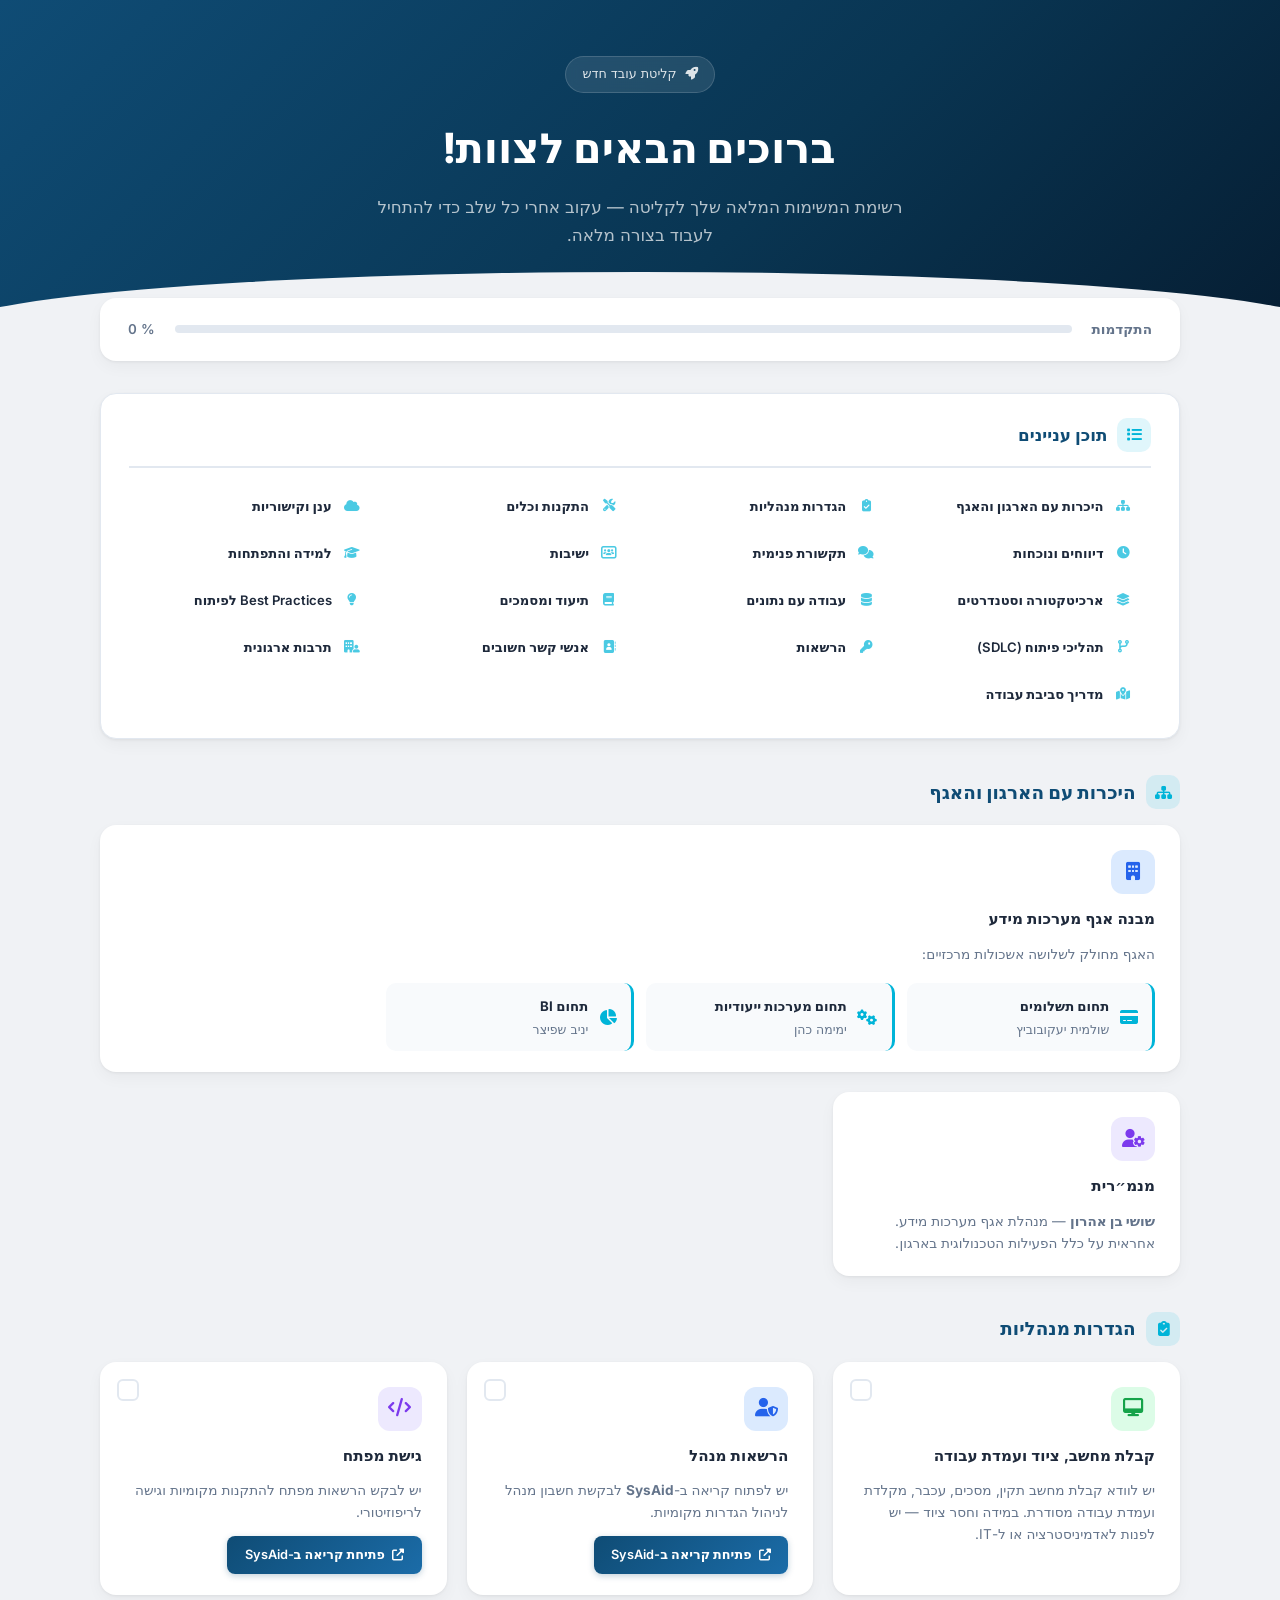
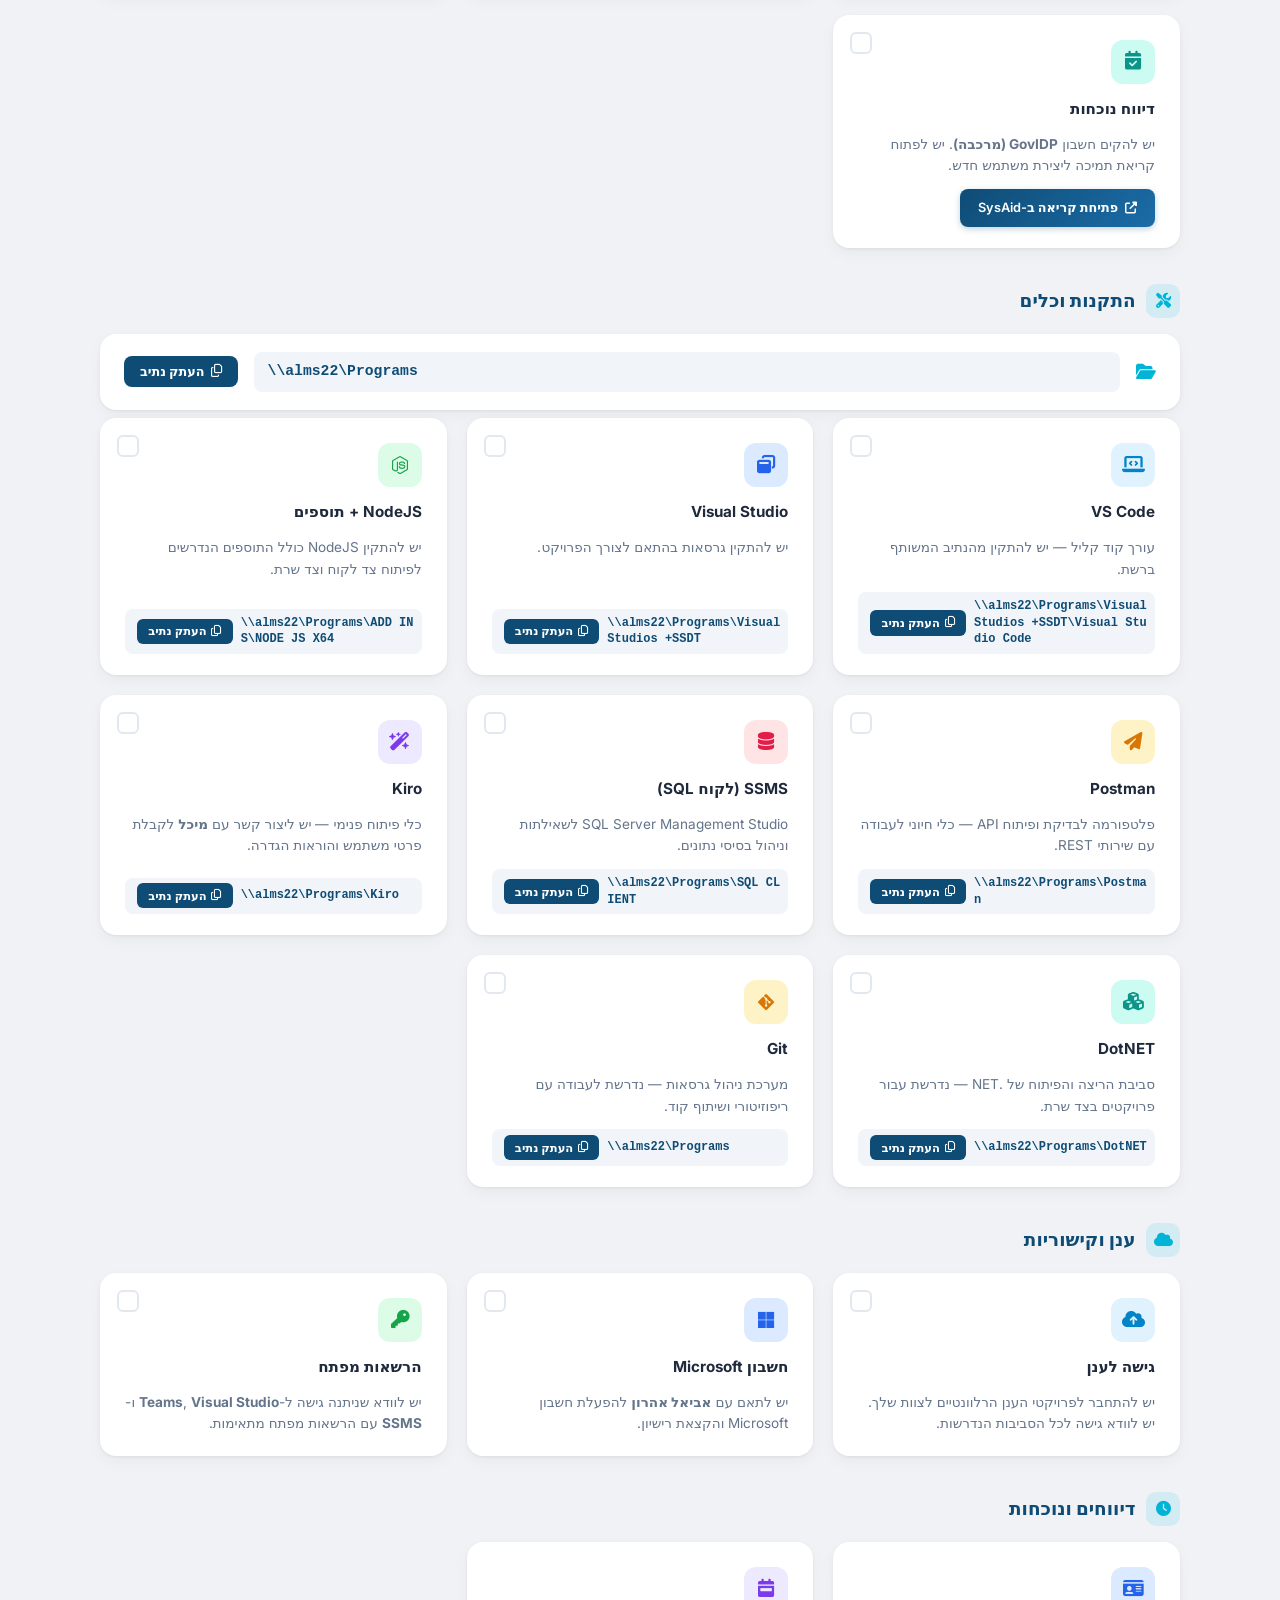
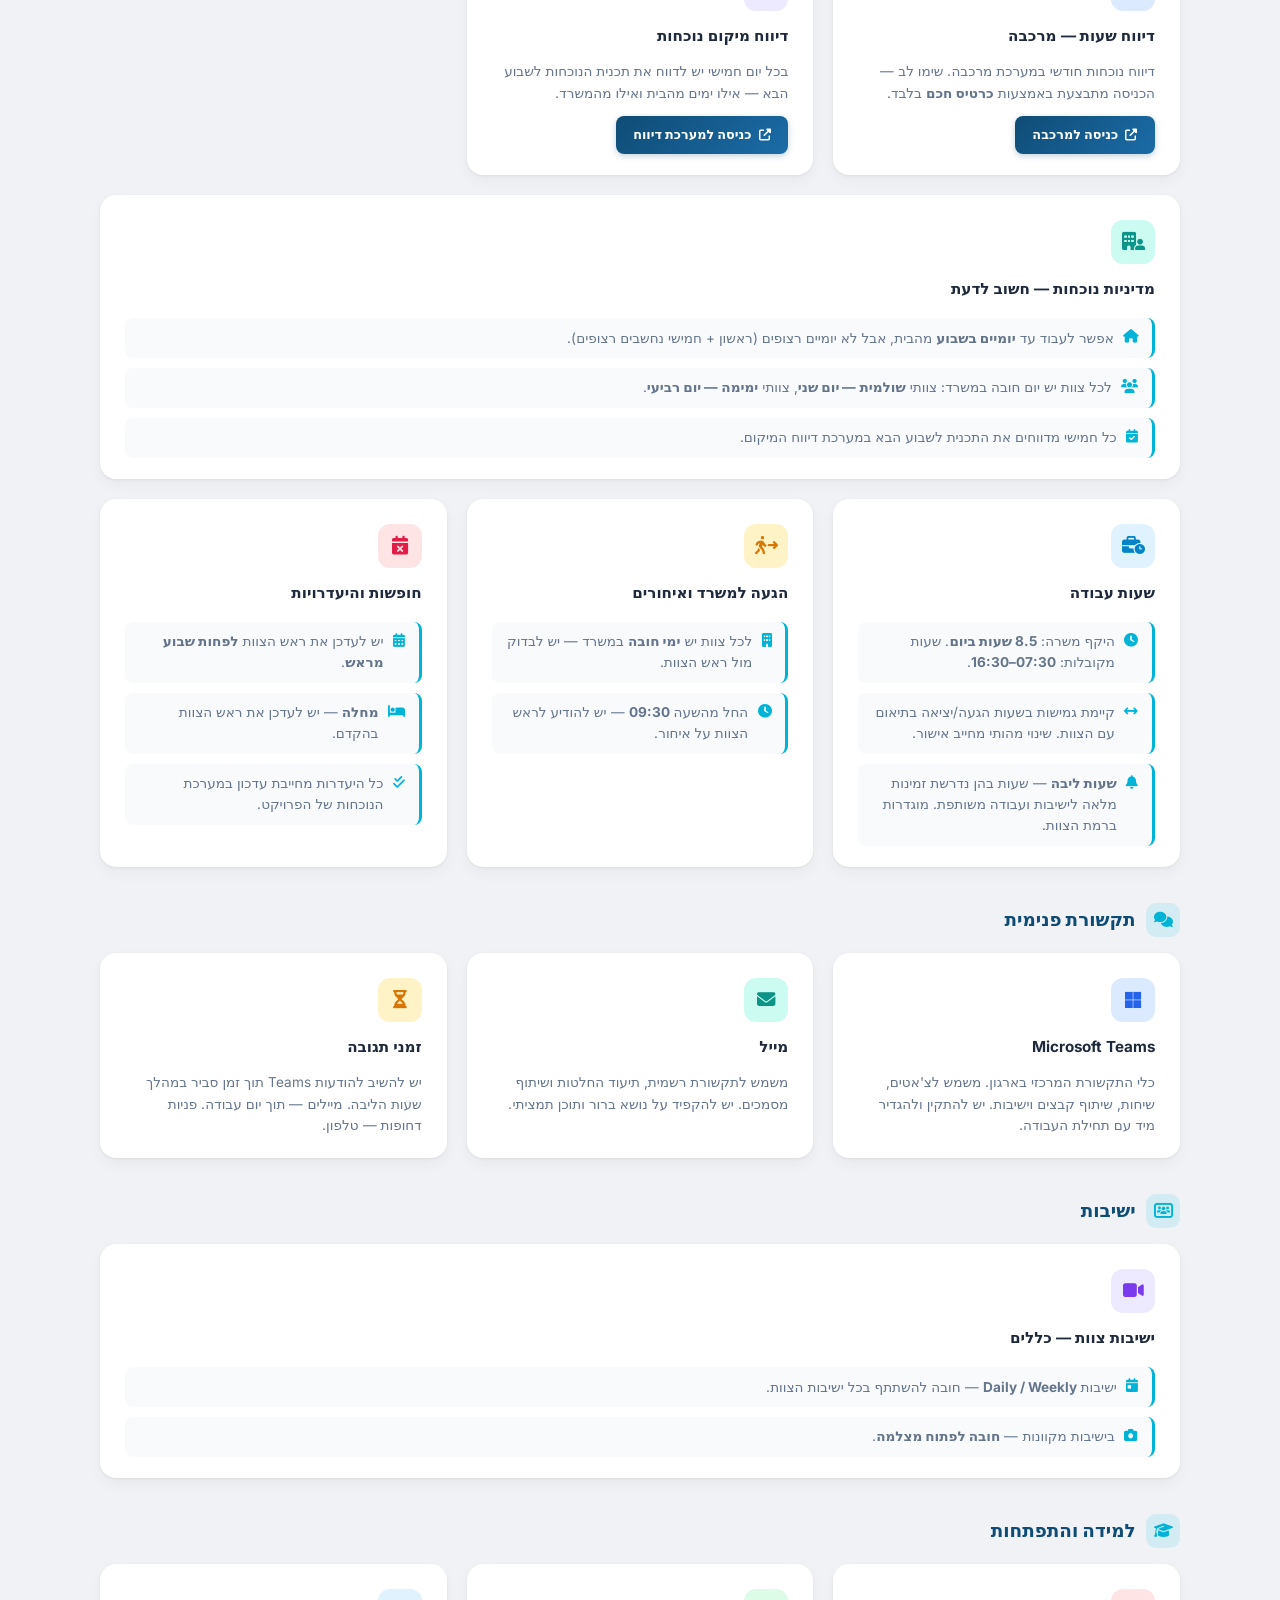
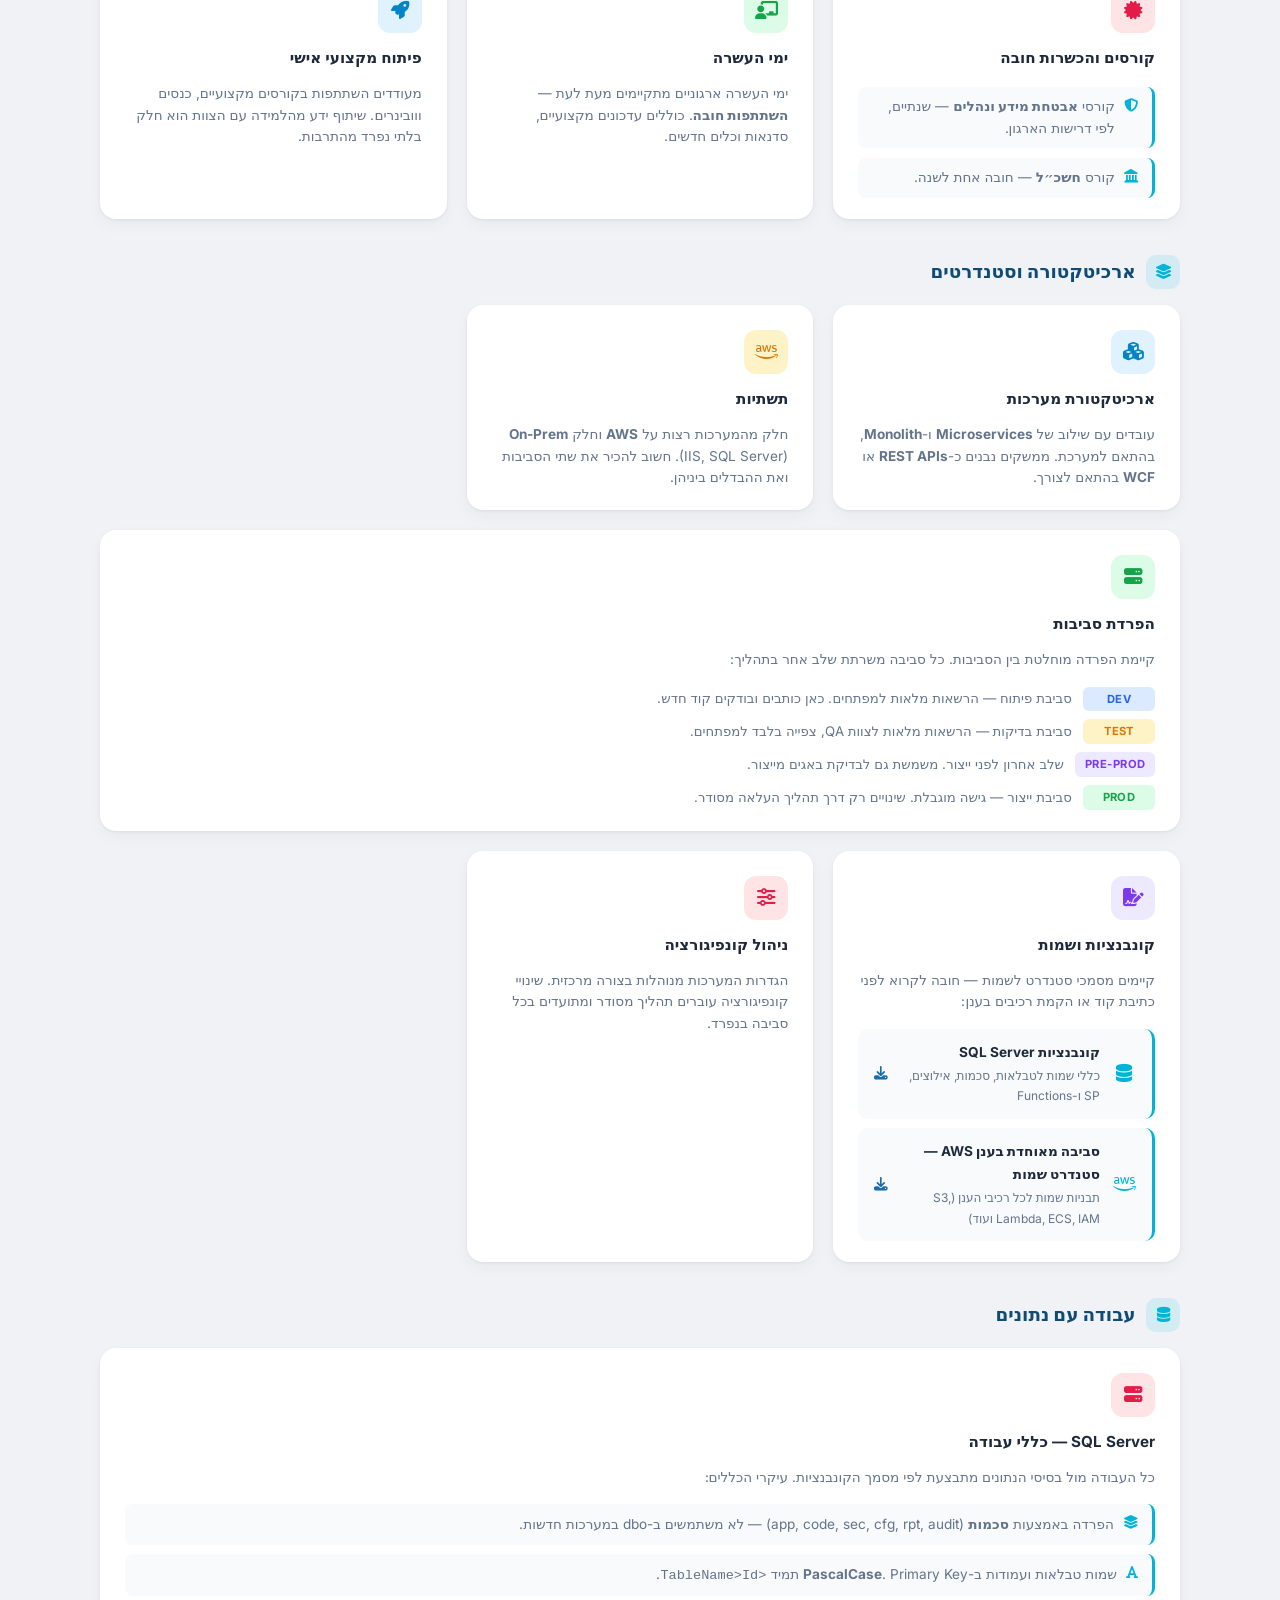
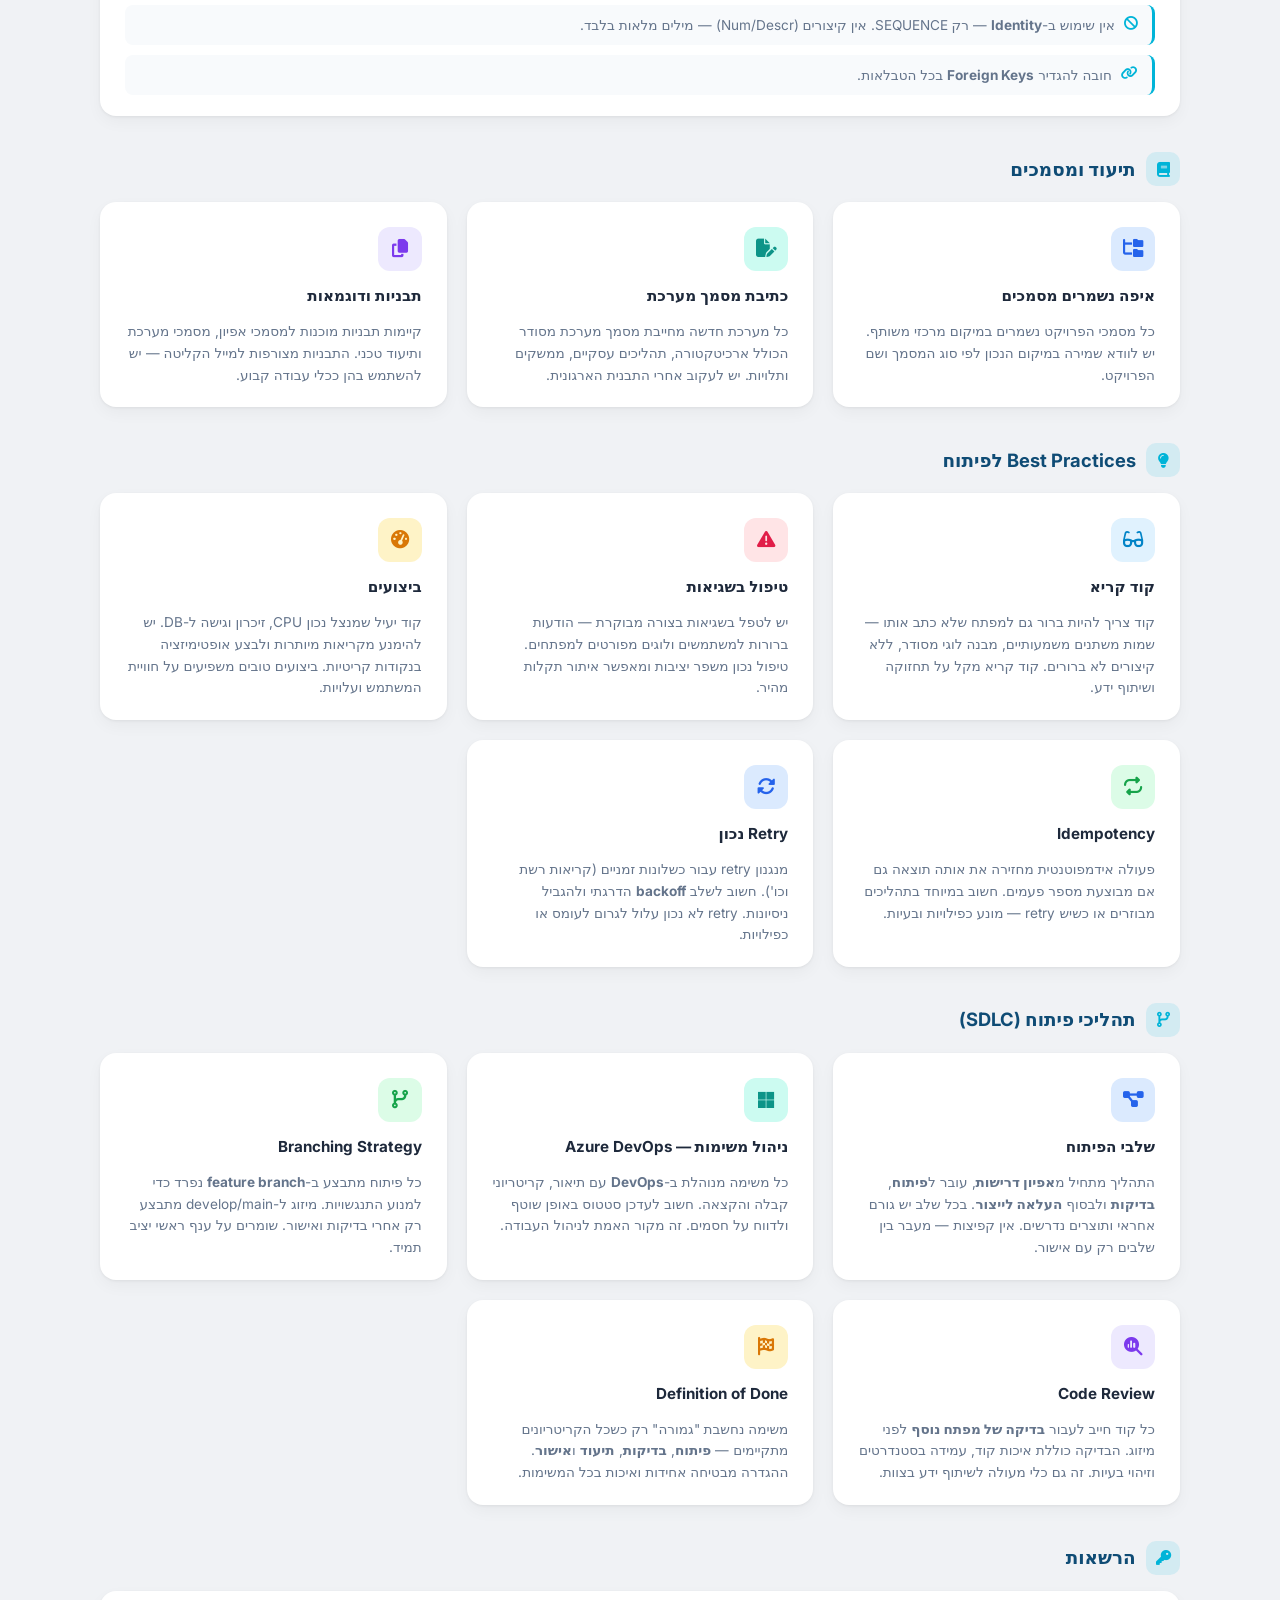
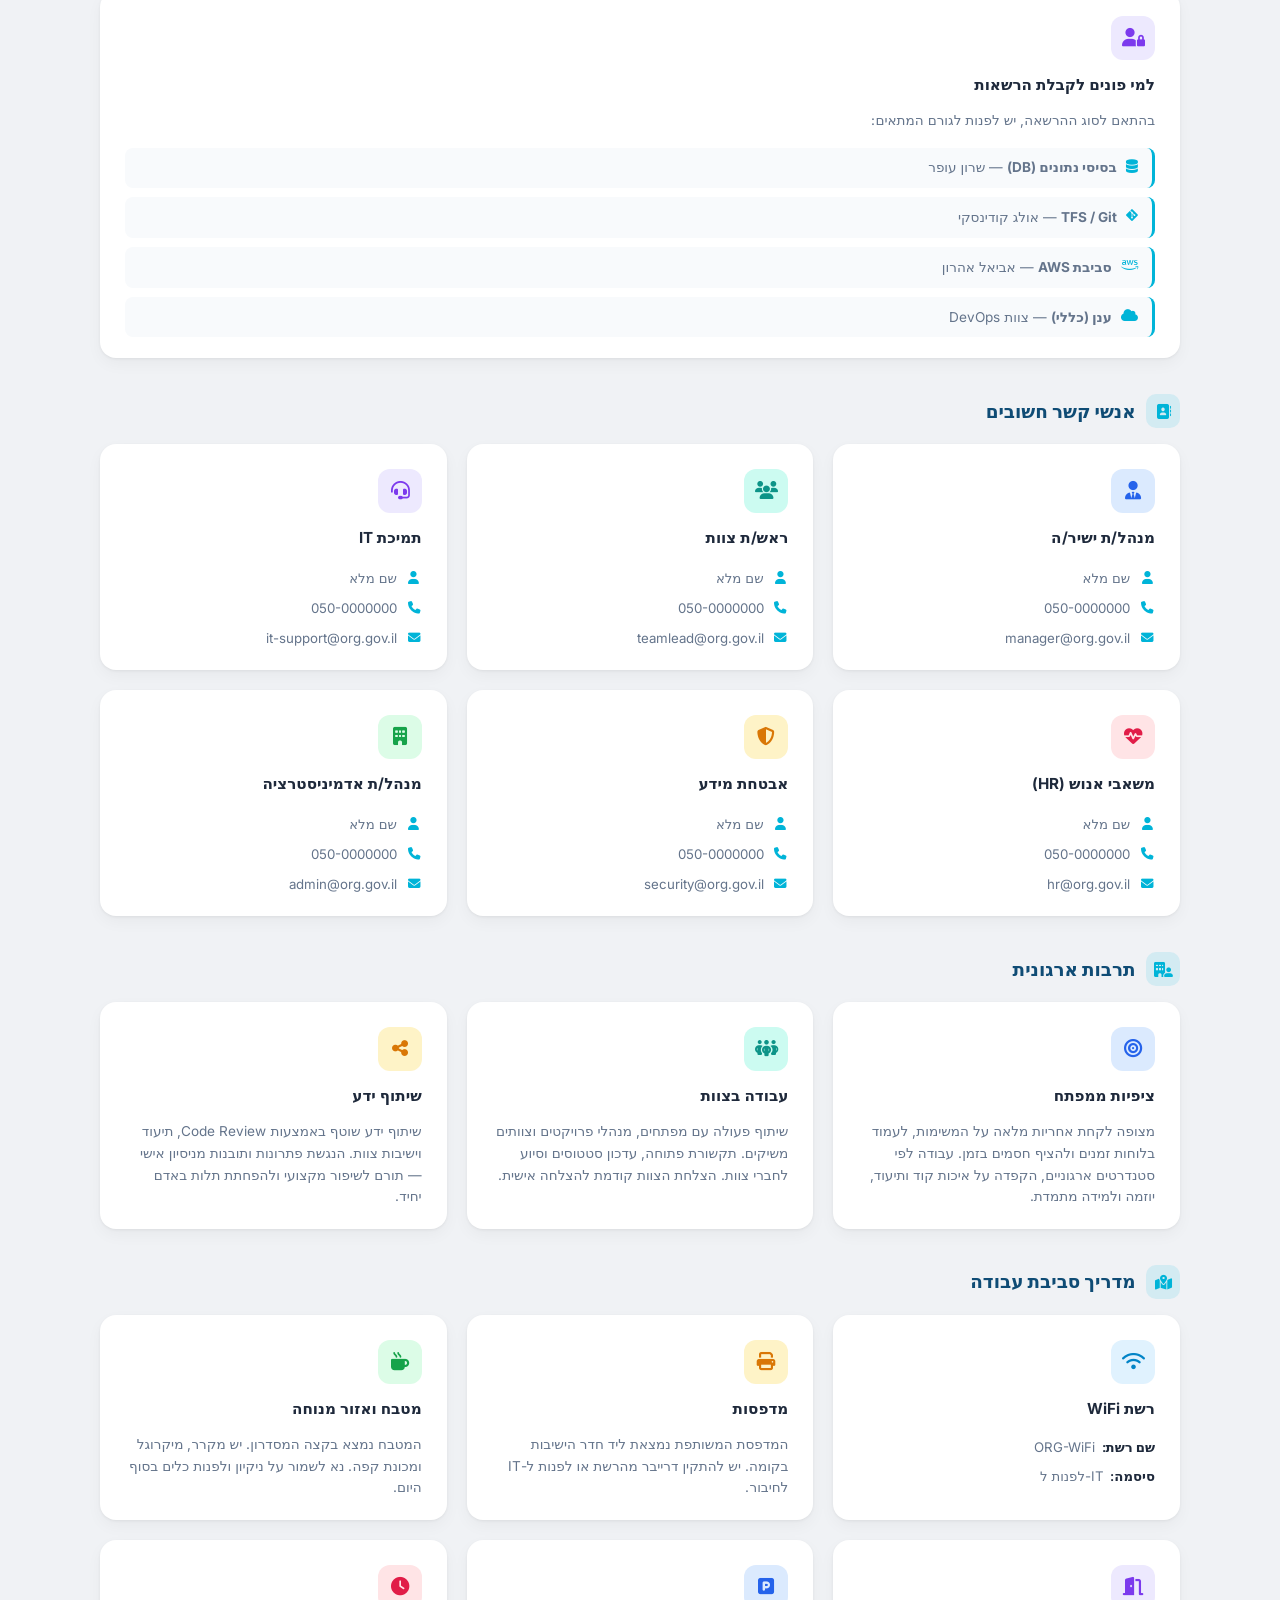
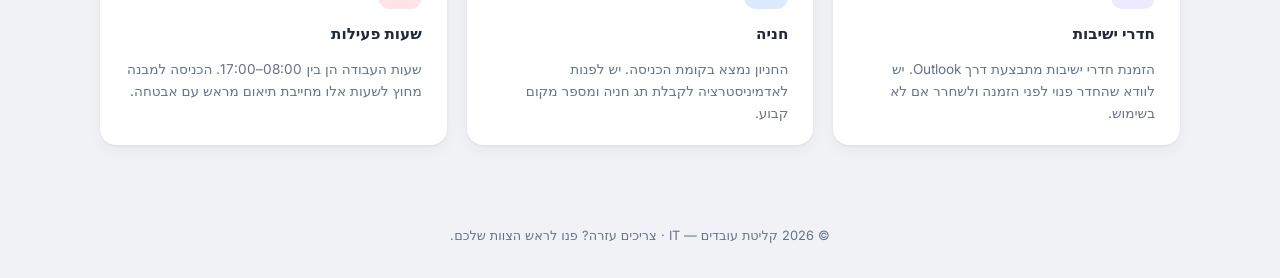
==== index.html @ 6e78680b "Add files via upload" ====
<!DOCTYPE html>
<html lang="he" dir="rtl">
<head>
  <meta charset="UTF-8" />
  <meta name="viewport" content="width=device-width, initial-scale=1.0" />
  <title>קליטת עובד חדש</title>
  <link rel="preconnect" href="https://fonts.googleapis.com" />
  <link href="https://fonts.googleapis.com/css2?family=Inter:wght@400;500;600;700;800&display=swap" rel="stylesheet" />
  <link rel="stylesheet" href="https://cdnjs.cloudflare.com/ajax/libs/font-awesome/6.5.1/css/all.min.css" />
  <link rel="stylesheet" href="css/style.css" />
</head>
<body>

  <!-- Hero -->
  <header class="hero">
    <div class="hero-badge"><i class="fa-solid fa-rocket"></i> קליטת עובד חדש</div>
    <h1>ברוכים הבאים לצוות!</h1>
    <p>רשימת המשימות המלאה שלך לקליטה — עקוב אחרי כל שלב כדי להתחיל לעבוד בצורה מלאה.</p>
  </header>

  <main class="container">

    <!-- Progress -->
    <div class="progress-bar" aria-label="התקדמות קליטה">
      <span>התקדמות</span>
      <div class="progress-track"><div class="progress-fill" id="progressFill"></div></div>
      <span class="progress-pct" id="progressPct">0 %</span>
    </div>

    <!-- Table of Contents -->
    <nav class="toc" aria-label="תוכן עניינים">
      <div class="toc-header">
        <i class="fa-solid fa-list"></i>
        <span>תוכן עניינים</span>
      </div>
      <div class="toc-grid">
        <a href="#sec-org" class="toc-item"><i class="fa-solid fa-sitemap"></i> היכרות עם הארגון והאגף</a>
        <a href="#sec-admin" class="toc-item"><i class="fa-solid fa-clipboard-check"></i> הגדרות מנהליות</a>
        <a href="#sec-tools" class="toc-item"><i class="fa-solid fa-screwdriver-wrench"></i> התקנות וכלים</a>
        <a href="#sec-cloud" class="toc-item"><i class="fa-solid fa-cloud"></i> ענן וקישוריות</a>
        <a href="#sec-attendance" class="toc-item"><i class="fa-solid fa-clock"></i> דיווחים ונוכחות</a>
        <a href="#sec-communication" class="toc-item"><i class="fa-solid fa-comments"></i> תקשורת פנימית</a>
        <a href="#sec-meetings" class="toc-item"><i class="fa-solid fa-users-rectangle"></i> ישיבות</a>
        <a href="#sec-learning" class="toc-item"><i class="fa-solid fa-graduation-cap"></i> למידה והתפתחות</a>
        <a href="#sec-architecture" class="toc-item"><i class="fa-solid fa-layer-group"></i> ארכיטקטורה וסטנדרטים</a>
        <a href="#sec-data" class="toc-item"><i class="fa-solid fa-database"></i> עבודה עם נתונים</a>
        <a href="#sec-docs" class="toc-item"><i class="fa-solid fa-book"></i> תיעוד ומסמכים</a>
        <a href="#sec-bestpractices" class="toc-item"><i class="fa-solid fa-lightbulb"></i> Best Practices לפיתוח</a>
        <a href="#sec-sdlc" class="toc-item"><i class="fa-solid fa-code-branch"></i> תהליכי פיתוח (SDLC)</a>
        <a href="#sec-permissions" class="toc-item"><i class="fa-solid fa-key"></i> הרשאות</a>
        <a href="#sec-contacts" class="toc-item"><i class="fa-solid fa-address-book"></i> אנשי קשר חשובים</a>
        <a href="#sec-culture" class="toc-item"><i class="fa-solid fa-building-user"></i> תרבות ארגונית</a>
        <a href="#sec-workplace" class="toc-item"><i class="fa-solid fa-map-location-dot"></i> מדריך סביבת עבודה</a>
      </div>
    </nav>

    <!-- ═══ היכרות עם הארגון והאגף ═══ -->
    <div class="section-title" id="sec-org"><i class="fa-solid fa-sitemap"></i> היכרות עם הארגון והאגף</div>
    <div class="card-grid">

      <div class="card card-wide">
        <div class="card-icon blue"><i class="fa-solid fa-building"></i></div>
        <h3>מבנה אגף מערכות מידע</h3>
        <p>האגף מחולק לשלושה אשכולות מרכזיים:</p>
        <div class="org-clusters">
          <div class="org-cluster">
            <i class="fa-solid fa-credit-card"></i>
            <div>
              <strong>תחום תשלומים</strong>
              <span>שולמית יעקובוביץ</span>
            </div>
          </div>
          <div class="org-cluster">
            <i class="fa-solid fa-gears"></i>
            <div>
              <strong>תחום מערכות ייעודיות</strong>
              <span>ימימה כהן</span>
            </div>
          </div>
          <div class="org-cluster">
            <i class="fa-solid fa-chart-pie"></i>
            <div>
              <strong>תחום BI</strong>
              <span>יניב שפיצר</span>
            </div>
          </div>
        </div>
      </div>

      <div class="card">
        <div class="card-icon violet"><i class="fa-solid fa-user-gear"></i></div>
        <h3>מנמ״רית</h3>
        <p><strong>שושי בן אהרון</strong> — מנהלת אגף מערכות מידע. אחראית על כלל הפעילות הטכנולוגית בארגון.</p>
      </div>

    </div>

    <!-- ═══ הגדרות מנהליות ═══ -->
    <div class="section-title" id="sec-admin"><i class="fa-solid fa-clipboard-check"></i> הגדרות מנהליות</div>
    <div class="card-grid">

      <div class="card" data-task>
        <div class="card-check" role="checkbox" aria-checked="false" tabindex="0"><i class="fa-solid fa-check"></i></div>
        <div class="card-icon green"><i class="fa-solid fa-desktop"></i></div>
        <h3>קבלת מחשב, ציוד ועמדת עבודה</h3>
        <p>יש לוודא קבלת מחשב תקין, מסכים, עכבר, מקלדת ועמדת עבודה מסודרת. במידה וחסר ציוד — יש לפנות לאדמיניסטרציה או ל-IT.</p>
      </div>

      <div class="card" data-task>
        <div class="card-check" role="checkbox" aria-checked="false" tabindex="0"><i class="fa-solid fa-check"></i></div>
        <div class="card-icon blue"><i class="fa-solid fa-user-shield"></i></div>
        <h3>הרשאות מנהל</h3>
        <p>יש לפתוח קריאה ב-<strong>SysAid</strong> לבקשת חשבון מנהל לניהול הגדרות מקומיות.</p>
        <a class="action-link" href="http://sysaidhd/servicePortal" target="_blank" rel="noopener noreferrer">
          <i class="fa-solid fa-external-link-alt"></i> פתיחת קריאה ב-SysAid
        </a>
      </div>

      <div class="card" data-task>
        <div class="card-check" role="checkbox" aria-checked="false" tabindex="0"><i class="fa-solid fa-check"></i></div>
        <div class="card-icon violet"><i class="fa-solid fa-code"></i></div>
        <h3>גישת מפתח</h3>
        <p>יש לבקש הרשאות מפתח להתקנות מקומיות וגישה לריפוזיטורי.</p>
        <a class="action-link" href="http://sysaidhd/servicePortal" target="_blank" rel="noopener noreferrer">
          <i class="fa-solid fa-external-link-alt"></i> פתיחת קריאה ב-SysAid
        </a>
      </div>

      <div class="card" data-task>
        <div class="card-check" role="checkbox" aria-checked="false" tabindex="0"><i class="fa-solid fa-check"></i></div>
        <div class="card-icon teal"><i class="fa-solid fa-calendar-check"></i></div>
        <h3>דיווח נוכחות</h3>
        <p>יש להקים חשבון <strong>GovIDP (מרכבה)</strong>. יש לפתוח קריאת תמיכה ליצירת משתמש חדש.</p>
        <a class="action-link" href="http://sysaidhd/servicePortal" target="_blank" rel="noopener noreferrer">
          <i class="fa-solid fa-external-link-alt"></i> פתיחת קריאה ב-SysAid
        </a>
      </div>

    </div>

    <!-- ═══ התקנות וכלים ═══ -->
    <div class="section-title" id="sec-tools"><i class="fa-solid fa-screwdriver-wrench"></i> התקנות וכלים</div>

    <div class="path-box">
      <i class="fa-solid fa-folder-open"></i>
      <code id="installPath">\\alms22\Programs</code>
      <button class="copy-btn" id="copyBtn" aria-label="העתקת נתיב ההתקנה ללוח">
        <i class="fa-regular fa-copy"></i> העתק נתיב
      </button>
    </div>

    <div class="card-grid">

      <div class="card" data-task>
        <div class="card-check" role="checkbox" aria-checked="false" tabindex="0"><i class="fa-solid fa-check"></i></div>
        <div class="card-icon sky"><i class="fa-solid fa-laptop-code"></i></div>
        <h3>VS Code</h3>
        <p>עורך קוד קליל — יש להתקין מהנתיב המשותף ברשת.</p>
        <div class="card-path">
          <code>\\alms22\Programs\Visual Studios +SSDT\Visual Studio Code</code>
          <button class="copy-path-btn" data-path="\\alms22\Programs\Visual Studios +SSDT\Visual Studio Code" aria-label="העתק נתיב">
            <i class="fa-regular fa-copy"></i> העתק נתיב
          </button>
        </div>
      </div>

      <div class="card" data-task>
        <div class="card-check" role="checkbox" aria-checked="false" tabindex="0"><i class="fa-solid fa-check"></i></div>
        <div class="card-icon blue"><i class="fa-solid fa-window-restore"></i></div>
        <h3>Visual Studio</h3>
        <p>יש להתקין גרסאות בהתאם לצורך הפרויקט.</p>
        <div class="card-path">
          <code>\\alms22\Programs\Visual Studios +SSDT</code>
          <button class="copy-path-btn" data-path="\\alms22\Programs\Visual Studios +SSDT" aria-label="העתק נתיב">
            <i class="fa-regular fa-copy"></i> העתק נתיב
          </button>
        </div>
      </div>

      <div class="card" data-task>
        <div class="card-check" role="checkbox" aria-checked="false" tabindex="0"><i class="fa-solid fa-check"></i></div>
        <div class="card-icon green"><i class="fa-brands fa-node-js"></i></div>
        <h3>NodeJS + תוספים</h3>
        <p>יש להתקין NodeJS כולל התוספים הנדרשים לפיתוח צד לקוח וצד שרת.</p>
        <div class="card-path">
          <code>\\alms22\Programs\ADD INS\NODE JS X64</code>
          <button class="copy-path-btn" data-path="\\alms22\Programs\ADD INS\NODE JS X64" aria-label="העתק נתיב">
            <i class="fa-regular fa-copy"></i> העתק נתיב
          </button>
        </div>
      </div>

      <div class="card" data-task>
        <div class="card-check" role="checkbox" aria-checked="false" tabindex="0"><i class="fa-solid fa-check"></i></div>
        <div class="card-icon amber"><i class="fa-solid fa-paper-plane"></i></div>
        <h3>Postman</h3>
        <p>פלטפורמה לבדיקת ופיתוח API — כלי חיוני לעבודה עם שירותי REST.</p>
        <div class="card-path">
          <code>\\alms22\Programs\Postman</code>
          <button class="copy-path-btn" data-path="\\alms22\Programs\Postman" aria-label="העתק נתיב">
            <i class="fa-regular fa-copy"></i> העתק נתיב
          </button>
        </div>
      </div>

      <div class="card" data-task>
        <div class="card-check" role="checkbox" aria-checked="false" tabindex="0"><i class="fa-solid fa-check"></i></div>
        <div class="card-icon rose"><i class="fa-solid fa-database"></i></div>
        <h3>SSMS (לקוח SQL)</h3>
        <p>SQL Server Management Studio לשאילתות וניהול בסיסי נתונים.</p>
        <div class="card-path">
          <code>\\alms22\Programs\SQL CLIENT</code>
          <button class="copy-path-btn" data-path="\\alms22\Programs\SQL CLIENT" aria-label="העתק נתיב">
            <i class="fa-regular fa-copy"></i> העתק נתיב
          </button>
        </div>
      </div>

      <div class="card" data-task>
        <div class="card-check" role="checkbox" aria-checked="false" tabindex="0"><i class="fa-solid fa-check"></i></div>
        <div class="card-icon violet"><i class="fa-solid fa-wand-magic-sparkles"></i></div>
        <h3>Kiro</h3>
        <p>כלי פיתוח פנימי — יש ליצור קשר עם <strong>מיכל</strong> לקבלת פרטי משתמש והוראות הגדרה.</p>
        <div class="card-path">
          <code>\\alms22\Programs\Kiro</code>
          <button class="copy-path-btn" data-path="\\alms22\Programs\Kiro" aria-label="העתק נתיב">
            <i class="fa-regular fa-copy"></i> העתק נתיב
          </button>
        </div>
      </div>

      <div class="card" data-task>
        <div class="card-check" role="checkbox" aria-checked="false" tabindex="0"><i class="fa-solid fa-check"></i></div>
        <div class="card-icon teal"><i class="fa-solid fa-cubes"></i></div>
        <h3>DotNET</h3>
        <p>סביבת הריצה והפיתוח של .NET — נדרשת עבור פרויקטים בצד שרת.</p>
        <div class="card-path">
          <code>\\alms22\Programs\DotNET</code>
          <button class="copy-path-btn" data-path="\\alms22\Programs\DotNET" aria-label="העתק נתיב">
            <i class="fa-regular fa-copy"></i> העתק נתיב
          </button>
        </div>
      </div>

      <div class="card" data-task>
        <div class="card-check" role="checkbox" aria-checked="false" tabindex="0"><i class="fa-solid fa-check"></i></div>
        <div class="card-icon amber"><i class="fa-brands fa-git-alt"></i></div>
        <h3>Git</h3>
        <p>מערכת ניהול גרסאות — נדרשת לעבודה עם ריפוזיטורי ושיתוף קוד.</p>
        <div class="card-path">
          <code>\\alms22\Programs</code>
          <button class="copy-path-btn" data-path="\\alms22\Programs" aria-label="העתק נתיב">
            <i class="fa-regular fa-copy"></i> העתק נתיב
          </button>
        </div>
      </div>

    </div>

    <!-- ═══ ענן וקישוריות ═══ -->
    <div class="section-title" id="sec-cloud"><i class="fa-solid fa-cloud"></i> ענן וקישוריות</div>
    <div class="card-grid">

      <div class="card" data-task>
        <div class="card-check" role="checkbox" aria-checked="false" tabindex="0"><i class="fa-solid fa-check"></i></div>
        <div class="card-icon sky"><i class="fa-solid fa-cloud-arrow-up"></i></div>
        <h3>גישה לענן</h3>
        <p>יש להתחבר לפרויקטי הענן הרלוונטיים לצוות שלך. יש לוודא גישה לכל הסביבות הנדרשות.</p>
      </div>

      <div class="card" data-task>
        <div class="card-check" role="checkbox" aria-checked="false" tabindex="0"><i class="fa-solid fa-check"></i></div>
        <div class="card-icon blue"><i class="fa-brands fa-microsoft"></i></div>
        <h3>חשבון Microsoft</h3>
        <p>יש לתאם עם <strong>אביאל אהרון</strong> להפעלת חשבון Microsoft והקצאת רישיון.</p>
      </div>

      <div class="card" data-task>
        <div class="card-check" role="checkbox" aria-checked="false" tabindex="0"><i class="fa-solid fa-check"></i></div>
        <div class="card-icon green"><i class="fa-solid fa-key"></i></div>
        <h3>הרשאות מפתח</h3>
        <p>יש לוודא שניתנה גישה ל-<strong>Teams</strong>, <strong>Visual Studio</strong> ו-<strong>SSMS</strong> עם הרשאות מפתח מתאימות.</p>
      </div>

    </div>

    <!-- ═══ דיווחים ונוכחות ═══ -->
    <div class="section-title" id="sec-attendance"><i class="fa-solid fa-clock"></i> דיווחים ונוכחות</div>
    <div class="card-grid">

      <div class="card">
        <div class="card-icon blue"><i class="fa-solid fa-id-card"></i></div>
        <h3>דיווח שעות — מרכבה</h3>
        <p>דיווח נוכחות חודשי במערכת מרכבה. שימו לב — הכניסה מתבצעת באמצעות <strong>כרטיס חכם</strong> בלבד.</p>
        <a class="action-link" href="https://ofan.merkava.gov.il/Merkava" target="_blank" rel="noopener noreferrer">
          <i class="fa-solid fa-external-link-alt"></i> כניסה למרכבה
        </a>
      </div>

      <div class="card">
        <div class="card-icon violet"><i class="fa-solid fa-calendar-week"></i></div>
        <h3>דיווח מיקום נוכחות</h3>
        <p>בכל יום חמישי יש לדווח את תכנית הנוכחות לשבוע הבא — אילו ימים מהבית ואילו מהמשרד.</p>
        <a class="action-link" href="http://workplacereporting/#/pages/attendance" target="_blank" rel="noopener noreferrer">
          <i class="fa-solid fa-external-link-alt"></i> כניסה למערכת דיווח
        </a>
      </div>

      <div class="card card-wide">
        <div class="card-icon teal"><i class="fa-solid fa-building-user"></i></div>
        <h3>מדיניות נוכחות — חשוב לדעת</h3>
        <div class="policy-list">
          <div class="policy-item">
            <i class="fa-solid fa-home"></i>
            <span>אפשר לעבוד עד <strong>יומיים בשבוע</strong> מהבית, אבל לא יומיים רצופים (ראשון + חמישי נחשבים רצופים).</span>
          </div>
          <div class="policy-item">
            <i class="fa-solid fa-users"></i>
            <span>לכל צוות יש יום חובה במשרד: צוותי <strong>שולמית — יום שני</strong>, צוותי <strong>ימימה — יום רביעי</strong>.</span>
          </div>
          <div class="policy-item">
            <i class="fa-solid fa-calendar-check"></i>
            <span>כל חמישי מדווחים את התכנית לשבוע הבא במערכת דיווח המיקום.</span>
          </div>
        </div>
      </div>

      <div class="card">
        <div class="card-icon sky"><i class="fa-solid fa-business-time"></i></div>
        <h3>שעות עבודה</h3>
        <div class="policy-list">
          <div class="policy-item">
            <i class="fa-solid fa-clock"></i>
            <span>היקף משרה: <strong>8.5 שעות ביום</strong>. שעות מקובלות: <strong>07:30–16:30</strong>.</span>
          </div>
          <div class="policy-item">
            <i class="fa-solid fa-arrows-left-right"></i>
            <span>קיימת גמישות בשעות הגעה/יציאה בתיאום עם הצוות. שינוי מהותי מחייב אישור.</span>
          </div>
          <div class="policy-item">
            <i class="fa-solid fa-bell"></i>
            <span><strong>שעות ליבה</strong> — שעות בהן נדרשת זמינות מלאה לישיבות ועבודה משותפת. מוגדרות ברמת הצוות.</span>
          </div>
        </div>
      </div>

      <div class="card">
        <div class="card-icon amber"><i class="fa-solid fa-person-walking-arrow-right"></i></div>
        <h3>הגעה למשרד ואיחורים</h3>
        <div class="policy-list">
          <div class="policy-item">
            <i class="fa-solid fa-building"></i>
            <span>לכל צוות יש <strong>ימי חובה</strong> במשרד — יש לבדוק מול ראש הצוות.</span>
          </div>
          <div class="policy-item">
            <i class="fa-solid fa-clock"></i>
            <span>החל מהשעה <strong>09:30</strong> — יש להודיע לראש הצוות על איחור.</span>
          </div>
        </div>
      </div>

      <div class="card">
        <div class="card-icon rose"><i class="fa-solid fa-calendar-xmark"></i></div>
        <h3>חופשות והיעדרויות</h3>
        <div class="policy-list">
          <div class="policy-item">
            <i class="fa-solid fa-calendar-days"></i>
            <span>יש לעדכן את ראש הצוות <strong>לפחות שבוע מראש</strong>.</span>
          </div>
          <div class="policy-item">
            <i class="fa-solid fa-bed"></i>
            <span><strong>מחלה</strong> — יש לעדכן את ראש הצוות בהקדם.</span>
          </div>
          <div class="policy-item">
            <i class="fa-solid fa-check-double"></i>
            <span>כל היעדרות מחייבת עדכון במערכת הנוכחות של הפרויקט.</span>
          </div>
        </div>
      </div>

    </div>

    <!-- ═══ תקשורת פנימית ═══ -->
    <div class="section-title" id="sec-communication"><i class="fa-solid fa-comments"></i> תקשורת פנימית</div>
    <div class="card-grid">

      <div class="card">
        <div class="card-icon blue"><i class="fa-brands fa-microsoft"></i></div>
        <h3>Microsoft Teams</h3>
        <p>כלי התקשורת המרכזי בארגון. משמש לצ'אטים, שיחות, שיתוף קבצים וישיבות. יש להתקין ולהגדיר מיד עם תחילת העבודה.</p>
      </div>

      <div class="card">
        <div class="card-icon teal"><i class="fa-solid fa-envelope"></i></div>
        <h3>מייל</h3>
        <p>משמש לתקשורת רשמית, תיעוד החלטות ושיתוף מסמכים. יש להקפיד על נושא ברור ותוכן תמציתי.</p>
      </div>

      <div class="card">
        <div class="card-icon amber"><i class="fa-solid fa-hourglass-half"></i></div>
        <h3>זמני תגובה</h3>
        <p>יש להשיב להודעות Teams תוך זמן סביר במהלך שעות הליבה. מיילים — תוך יום עבודה. פניות דחופות — טלפון.</p>
      </div>

    </div>

    <!-- ═══ ישיבות ═══ -->
    <div class="section-title" id="sec-meetings"><i class="fa-solid fa-users-rectangle"></i> ישיבות</div>
    <div class="card-grid">

      <div class="card card-wide">
        <div class="card-icon violet"><i class="fa-solid fa-video"></i></div>
        <h3>ישיבות צוות — כללים</h3>
        <div class="policy-list">
          <div class="policy-item">
            <i class="fa-solid fa-calendar-day"></i>
            <span>ישיבות <strong>Daily / Weekly</strong> — חובה להשתתף בכל ישיבות הצוות.</span>
          </div>
          <div class="policy-item">
            <i class="fa-solid fa-camera"></i>
            <span>בישיבות מקוונות — <strong>חובה לפתוח מצלמה</strong>.</span>
          </div>
        </div>
      </div>

    </div>

    <!-- ═══ למידה והתפתחות ═══ -->
    <div class="section-title" id="sec-learning"><i class="fa-solid fa-graduation-cap"></i> למידה והתפתחות</div>
    <div class="card-grid">

      <div class="card">
        <div class="card-icon rose"><i class="fa-solid fa-certificate"></i></div>
        <h3>קורסים והכשרות חובה</h3>
        <div class="policy-list">
          <div class="policy-item">
            <i class="fa-solid fa-shield-halved"></i>
            <span>קורסי <strong>אבטחת מידע ונהלים</strong> — שנתיים, לפי דרישות הארגון.</span>
          </div>
          <div class="policy-item">
            <i class="fa-solid fa-landmark"></i>
            <span>קורס <strong>חשכ״ל</strong> — חובה אחת לשנה.</span>
          </div>
        </div>
      </div>

      <div class="card">
        <div class="card-icon green"><i class="fa-solid fa-chalkboard-user"></i></div>
        <h3>ימי העשרה</h3>
        <p>ימי העשרה ארגוניים מתקיימים מעת לעת — <strong>השתתפות חובה</strong>. כוללים עדכונים מקצועיים, סדנאות וכלים חדשים.</p>
      </div>

      <div class="card">
        <div class="card-icon sky"><i class="fa-solid fa-rocket"></i></div>
        <h3>פיתוח מקצועי אישי</h3>
        <p>מעודדים השתתפות בקורסים מקצועיים, כנסים ווובינרים. שיתוף ידע מהלמידה עם הצוות הוא חלק בלתי נפרד מהתרבות.</p>
      </div>

    </div>

    <!-- ═══ ארכיטקטורה וסטנדרטים ═══ -->
    <div class="section-title" id="sec-architecture"><i class="fa-solid fa-layer-group"></i> ארכיטקטורה וסטנדרטים</div>
    <div class="card-grid">

      <div class="card">
        <div class="card-icon sky"><i class="fa-solid fa-cubes"></i></div>
        <h3>ארכיטקטורת מערכות</h3>
        <p>עובדים עם שילוב של <strong>Microservices</strong> ו-<strong>Monolith</strong>, בהתאם למערכת. ממשקים נבנים כ-<strong>REST APIs</strong> או <strong>WCF</strong> בהתאם לצורך.</p>
      </div>

      <div class="card">
        <div class="card-icon amber"><i class="fa-brands fa-aws"></i></div>
        <h3>תשתיות</h3>
        <p>חלק מהמערכות רצות על <strong>AWS</strong> וחלק <strong>On-Prem</strong> (IIS, SQL Server). חשוב להכיר את שתי הסביבות ואת ההבדלים ביניהן.</p>
      </div>

      <div class="card card-wide">
        <div class="card-icon green"><i class="fa-solid fa-server"></i></div>
        <h3>הפרדת סביבות</h3>
        <p>קיימת הפרדה מוחלטת בין הסביבות. כל סביבה משרתת שלב אחר בתהליך:</p>
        <div class="env-list">
          <div class="env-item">
            <span class="env-badge dev">DEV</span>
            <span>סביבת פיתוח — הרשאות מלאות למפתחים. כאן כותבים ובודקים קוד חדש.</span>
          </div>
          <div class="env-item">
            <span class="env-badge test">TEST</span>
            <span>סביבת בדיקות — הרשאות מלאות לצוות QA, צפייה בלבד למפתחים.</span>
          </div>
          <div class="env-item">
            <span class="env-badge staging">PRE-PROD</span>
            <span>שלב אחרון לפני ייצור. משמשת גם לבדיקת באגים מייצור.</span>
          </div>
          <div class="env-item">
            <span class="env-badge prod">PROD</span>
            <span>סביבת ייצור — גישה מוגבלת. שינויים רק דרך תהליך העלאה מסודר.</span>
          </div>
        </div>
      </div>

      <div class="card">
        <div class="card-icon violet"><i class="fa-solid fa-file-signature"></i></div>
        <h3>קונבנציות ושמות</h3>
        <p>קיימים מסמכי סטנדרט לשמות — חובה לקרוא לפני כתיבת קוד או הקמת רכיבים בענן:</p>
        <div class="doc-links">
          <a class="doc-link-btn" href="./docs/SQL-conventions.docx" target="_blank" rel="noopener noreferrer">
            <i class="fa-solid fa-database"></i>
            <div class="doc-link-text">
              <strong>קונבנציות SQL Server</strong>
              <span>כללי שמות לטבלאות, סכמות, אילוצים, SP ו-Functions</span>
            </div>
            <i class="fa-solid fa-download"></i>
          </a>
          <a class="doc-link-btn" href="./docs/AWS-naming-standards.docx" target="_blank" rel="noopener noreferrer">
            <i class="fa-brands fa-aws"></i>
            <div class="doc-link-text">
              <strong>סביבה מאוחדת בענן AWS — סטנדרט שמות</strong>
              <span>תבניות שמות לכל רכיבי הענן (S3, Lambda, ECS, IAM ועוד)</span>
            </div>
            <i class="fa-solid fa-download"></i>
          </a>
        </div>
      </div>

      <div class="card">
        <div class="card-icon rose"><i class="fa-solid fa-sliders"></i></div>
        <h3>ניהול קונפיגורציה</h3>
        <p>הגדרות המערכות מנוהלות בצורה מרכזית. שינויי קונפיגורציה עוברים תהליך מסודר ומתועדים בכל סביבה בנפרד.</p>
      </div>

    </div>

    <!-- ═══ עבודה עם נתונים ═══ -->
    <div class="section-title" id="sec-data"><i class="fa-solid fa-database"></i> עבודה עם נתונים</div>
    <div class="card-grid">

      <div class="card card-wide">
        <div class="card-icon rose"><i class="fa-solid fa-server"></i></div>
        <h3>SQL Server — כללי עבודה</h3>
        <p>כל העבודה מול בסיסי הנתונים מתבצעת לפי מסמך הקונבנציות. עיקרי הכללים:</p>
        <div class="policy-list">
          <div class="policy-item">
            <i class="fa-solid fa-layer-group"></i>
            <span>הפרדה באמצעות <strong>סכמות</strong> (app, code, sec, cfg, rpt, audit) — לא משתמשים ב-dbo במערכות חדשות.</span>
          </div>
          <div class="policy-item">
            <i class="fa-solid fa-font"></i>
            <span>שמות טבלאות ועמודות ב-<strong>PascalCase</strong>. Primary Key תמיד <code>&lt;TableName&gt;Id</code>.</span>
          </div>
          <div class="policy-item">
            <i class="fa-solid fa-ban"></i>
            <span>אין שימוש ב-<strong>Identity</strong> — רק SEQUENCE. אין קיצורים (Num/Descr) — מילים מלאות בלבד.</span>
          </div>
          <div class="policy-item">
            <i class="fa-solid fa-link"></i>
            <span>חובה להגדיר <strong>Foreign Keys</strong> בכל הטבלאות.</span>
          </div>
        </div>
      </div>

    </div>

    <!-- ═══ תיעוד ומסמכים ═══ -->
    <div class="section-title" id="sec-docs"><i class="fa-solid fa-book"></i> תיעוד ומסמכים</div>
    <div class="card-grid">

      <div class="card">
        <div class="card-icon blue"><i class="fa-solid fa-folder-tree"></i></div>
        <h3>איפה נשמרים מסמכים</h3>
        <p>כל מסמכי הפרויקט נשמרים במיקום מרכזי משותף. יש לוודא שמירה במיקום הנכון לפי סוג המסמך ושם הפרויקט.</p>
      </div>

      <div class="card">
        <div class="card-icon teal"><i class="fa-solid fa-file-pen"></i></div>
        <h3>כתיבת מסמך מערכת</h3>
        <p>כל מערכת חדשה מחייבת מסמך מערכת מסודר הכולל ארכיטקטורה, תהליכים עסקיים, ממשקים ותלויות. יש לעקוב אחרי התבנית הארגונית.</p>
      </div>

      <div class="card">
        <div class="card-icon violet"><i class="fa-solid fa-copy"></i></div>
        <h3>תבניות ודוגמאות</h3>
        <p>קיימות תבניות מוכנות למסמכי אפיון, מסמכי מערכת ותיעוד טכני. התבניות מצורפות למייל הקליטה — יש להשתמש בהן ככלי עבודה קבוע.</p>
      </div>

    </div>

    <!-- ═══ Best Practices לפיתוח ═══ -->
    <div class="section-title" id="sec-bestpractices"><i class="fa-solid fa-lightbulb"></i> Best Practices לפיתוח</div>
    <div class="card-grid">

      <div class="card">
        <div class="card-icon sky"><i class="fa-solid fa-glasses"></i></div>
        <h3>קוד קריא</h3>
        <p>קוד צריך להיות ברור גם למפתח שלא כתב אותו — שמות משתנים משמעותיים, מבנה לוגי מסודר, ללא קיצורים לא ברורים. קוד קריא מקל על תחזוקה ושיתוף ידע.</p>
      </div>

      <div class="card">
        <div class="card-icon rose"><i class="fa-solid fa-triangle-exclamation"></i></div>
        <h3>טיפול בשגיאות</h3>
        <p>יש לטפל בשגיאות בצורה מבוקרת — הודעות ברורות למשתמשים ולוגים מפורטים למפתחים. טיפול נכון משפר יציבות ומאפשר איתור תקלות מהיר.</p>
      </div>

      <div class="card">
        <div class="card-icon amber"><i class="fa-solid fa-gauge-high"></i></div>
        <h3>ביצועים</h3>
        <p>קוד יעיל שמנצל נכון CPU, זיכרון וגישה ל-DB. יש להימנע מקריאות מיותרות ולבצע אופטימיזציה בנקודות קריטיות. ביצועים טובים משפיעים על חוויית המשתמש ועלויות.</p>
      </div>

      <div class="card">
        <div class="card-icon green"><i class="fa-solid fa-repeat"></i></div>
        <h3>Idempotency</h3>
        <p>פעולה אידמפוטנטית מחזירה את אותה תוצאה גם אם מבוצעת מספר פעמים. חשוב במיוחד בתהליכים מבוזרים או כשיש retry — מונע כפילויות ובעיות.</p>
      </div>

      <div class="card">
        <div class="card-icon blue"><i class="fa-solid fa-rotate"></i></div>
        <h3>Retry נכון</h3>
        <p>מנגנון retry עבור כשלונות זמניים (קריאות רשת וכו'). חשוב לשלב <strong>backoff</strong> הדרגתי ולהגביל ניסיונות. retry לא נכון עלול לגרום לעומס או כפילויות.</p>
      </div>

    </div>

    <!-- ═══ תהליכי פיתוח (SDLC) ═══ -->
    <div class="section-title" id="sec-sdlc"><i class="fa-solid fa-code-branch"></i> תהליכי פיתוח (SDLC)</div>
    <div class="card-grid">

      <div class="card">
        <div class="card-icon blue"><i class="fa-solid fa-diagram-project"></i></div>
        <h3>שלבי הפיתוח</h3>
        <p>התהליך מתחיל מ<strong>אפיון דרישות</strong>, עובר ל<strong>פיתוח</strong>, <strong>בדיקות</strong> ולבסוף <strong>העלאה לייצור</strong>. בכל שלב יש גורם אחראי ותוצרים נדרשים. אין קפיצות — מעבר בין שלבים רק עם אישור.</p>
      </div>

      <div class="card">
        <div class="card-icon teal"><i class="fa-brands fa-microsoft"></i></div>
        <h3>ניהול משימות — Azure DevOps</h3>
        <p>כל משימה מנוהלת ב-<strong>DevOps</strong> עם תיאור, קריטריוני קבלה והקצאה. חשוב לעדכן סטטוס באופן שוטף ולדווח על חסמים. זה מקור האמת לניהול העבודה.</p>
      </div>

      <div class="card">
        <div class="card-icon green"><i class="fa-solid fa-code-branch"></i></div>
        <h3>Branching Strategy</h3>
        <p>כל פיתוח מתבצע ב-<strong>feature branch</strong> נפרד כדי למנוע התנגשויות. מיזוג ל-develop/main מתבצע רק אחרי בדיקות ואישור. שומרים על ענף ראשי יציב תמיד.</p>
      </div>

      <div class="card">
        <div class="card-icon violet"><i class="fa-solid fa-magnifying-glass-chart"></i></div>
        <h3>Code Review</h3>
        <p>כל קוד חייב לעבור <strong>בדיקה של מפתח נוסף</strong> לפני מיזוג. הבדיקה כוללת איכות קוד, עמידה בסטנדרטים וזיהוי בעיות. זה גם כלי מעולה לשיתוף ידע בצוות.</p>
      </div>

      <div class="card">
        <div class="card-icon amber"><i class="fa-solid fa-flag-checkered"></i></div>
        <h3>Definition of Done</h3>
        <p>משימה נחשבת "גמורה" רק כשכל הקריטריונים מתקיימים — <strong>פיתוח</strong>, <strong>בדיקות</strong>, <strong>תיעוד</strong> ו<strong>אישור</strong>. ההגדרה מבטיחה אחידות ואיכות בכל המשימות.</p>
      </div>

    </div>

    <!-- ═══ הרשאות ═══ -->
    <div class="section-title" id="sec-permissions"><i class="fa-solid fa-key"></i> הרשאות</div>
    <div class="card-grid">

      <div class="card card-wide">
        <div class="card-icon violet"><i class="fa-solid fa-user-lock"></i></div>
        <h3>למי פונים לקבלת הרשאות</h3>
        <p>בהתאם לסוג ההרשאה, יש לפנות לגורם המתאים:</p>
        <div class="policy-list">
          <div class="policy-item">
            <i class="fa-solid fa-database"></i>
            <span><strong>בסיסי נתונים (DB)</strong> — שרון עופר</span>
          </div>
          <div class="policy-item">
            <i class="fa-brands fa-git-alt"></i>
            <span><strong>TFS / Git</strong> — אולג קודינסקי</span>
          </div>
          <div class="policy-item">
            <i class="fa-brands fa-aws"></i>
            <span><strong>סביבת AWS</strong> — אביאל אהרון</span>
          </div>
          <div class="policy-item">
            <i class="fa-solid fa-cloud"></i>
            <span><strong>ענן (כללי)</strong> — צוות DevOps</span>
          </div>
        </div>
      </div>

    </div>

    <!-- ═══ אנשי קשר חשובים ═══ -->
    <div class="section-title" id="sec-contacts"><i class="fa-solid fa-address-book"></i> אנשי קשר חשובים</div>
    <div class="card-grid">

      <div class="card contact-card">
        <div class="card-icon blue"><i class="fa-solid fa-user-tie"></i></div>
        <h3>מנהל/ת ישיר/ה</h3>
        <div class="contact-details">
          <div class="contact-row"><i class="fa-solid fa-user"></i> <span>שם מלא</span></div>
          <div class="contact-row"><i class="fa-solid fa-phone"></i> <span>050-0000000</span></div>
          <div class="contact-row"><i class="fa-solid fa-envelope"></i> <span>manager@org.gov.il</span></div>
        </div>
      </div>

      <div class="card contact-card">
        <div class="card-icon teal"><i class="fa-solid fa-users"></i></div>
        <h3>ראש/ת צוות</h3>
        <div class="contact-details">
          <div class="contact-row"><i class="fa-solid fa-user"></i> <span>שם מלא</span></div>
          <div class="contact-row"><i class="fa-solid fa-phone"></i> <span>050-0000000</span></div>
          <div class="contact-row"><i class="fa-solid fa-envelope"></i> <span>teamlead@org.gov.il</span></div>
        </div>
      </div>

      <div class="card contact-card">
        <div class="card-icon violet"><i class="fa-solid fa-headset"></i></div>
        <h3>תמיכת IT</h3>
        <div class="contact-details">
          <div class="contact-row"><i class="fa-solid fa-user"></i> <span>שם מלא</span></div>
          <div class="contact-row"><i class="fa-solid fa-phone"></i> <span>050-0000000</span></div>
          <div class="contact-row"><i class="fa-solid fa-envelope"></i> <span>it-support@org.gov.il</span></div>
        </div>
      </div>

      <div class="card contact-card">
        <div class="card-icon rose"><i class="fa-solid fa-heart-pulse"></i></div>
        <h3>משאבי אנוש (HR)</h3>
        <div class="contact-details">
          <div class="contact-row"><i class="fa-solid fa-user"></i> <span>שם מלא</span></div>
          <div class="contact-row"><i class="fa-solid fa-phone"></i> <span>050-0000000</span></div>
          <div class="contact-row"><i class="fa-solid fa-envelope"></i> <span>hr@org.gov.il</span></div>
        </div>
      </div>

      <div class="card contact-card">
        <div class="card-icon amber"><i class="fa-solid fa-shield-halved"></i></div>
        <h3>אבטחת מידע</h3>
        <div class="contact-details">
          <div class="contact-row"><i class="fa-solid fa-user"></i> <span>שם מלא</span></div>
          <div class="contact-row"><i class="fa-solid fa-phone"></i> <span>050-0000000</span></div>
          <div class="contact-row"><i class="fa-solid fa-envelope"></i> <span>security@org.gov.il</span></div>
        </div>
      </div>

      <div class="card contact-card">
        <div class="card-icon green"><i class="fa-solid fa-building"></i></div>
        <h3>מנהל/ת אדמיניסטרציה</h3>
        <div class="contact-details">
          <div class="contact-row"><i class="fa-solid fa-user"></i> <span>שם מלא</span></div>
          <div class="contact-row"><i class="fa-solid fa-phone"></i> <span>050-0000000</span></div>
          <div class="contact-row"><i class="fa-solid fa-envelope"></i> <span>admin@org.gov.il</span></div>
        </div>
      </div>

    </div>

    <!-- ═══ תרבות ארגונית ═══ -->
    <div class="section-title" id="sec-culture"><i class="fa-solid fa-building-user"></i> תרבות ארגונית</div>
    <div class="card-grid">

      <div class="card">
        <div class="card-icon blue"><i class="fa-solid fa-bullseye"></i></div>
        <h3>ציפיות ממפתח</h3>
        <p>מצופה לקחת אחריות מלאה על המשימות, לעמוד בלוחות זמנים ולהציף חסמים בזמן. עבודה לפי סטנדרטים ארגוניים, הקפדה על איכות קוד ותיעוד, יוזמה ולמידה מתמדת.</p>
      </div>

      <div class="card">
        <div class="card-icon teal"><i class="fa-solid fa-people-group"></i></div>
        <h3>עבודה בצוות</h3>
        <p>שיתוף פעולה עם מפתחים, מנהלי פרויקטים וצוותים משיקים. תקשורת פתוחה, עדכון סטטוסים וסיוע לחברי צוות. הצלחת הצוות קודמת להצלחה אישית.</p>
      </div>

      <div class="card">
        <div class="card-icon amber"><i class="fa-solid fa-share-nodes"></i></div>
        <h3>שיתוף ידע</h3>
        <p>שיתוף ידע שוטף באמצעות Code Review, תיעוד וישיבות צוות. הנגשת פתרונות ותובנות מניסיון אישי — תורם לשיפור מקצועי ולהפחתת תלות באדם יחיד.</p>
      </div>

    </div>

    <!-- ═══ מדריך סביבת עבודה ═══ -->
    <div class="section-title" id="sec-workplace"><i class="fa-solid fa-map-location-dot"></i> מדריך סביבת עבודה</div>
    <div class="card-grid">

      <div class="card">
        <div class="card-icon sky"><i class="fa-solid fa-wifi"></i></div>
        <h3>רשת WiFi</h3>
        <div class="info-block">
          <div class="info-row"><span class="info-label">שם רשת:</span> <span class="info-value">ORG-WiFi</span></div>
          <div class="info-row"><span class="info-label">סיסמה:</span> <span class="info-value">לפנות ל-IT</span></div>
        </div>
      </div>

      <div class="card">
        <div class="card-icon amber"><i class="fa-solid fa-print"></i></div>
        <h3>מדפסות</h3>
        <p>המדפסת המשותפת נמצאת ליד חדר הישיבות בקומה. יש להתקין דרייבר מהרשת או לפנות ל-IT לחיבור.</p>
      </div>

      <div class="card">
        <div class="card-icon green"><i class="fa-solid fa-mug-hot"></i></div>
        <h3>מטבח ואזור מנוחה</h3>
        <p>המטבח נמצא בקצה המסדרון. יש מקרר, מיקרוגל ומכונת קפה. נא לשמור על ניקיון ולפנות כלים בסוף היום.</p>
      </div>

      <div class="card">
        <div class="card-icon violet"><i class="fa-solid fa-door-open"></i></div>
        <h3>חדרי ישיבות</h3>
        <p>הזמנת חדרי ישיבות מתבצעת דרך Outlook. יש לוודא שהחדר פנוי לפני הזמנה ולשחרר אם לא בשימוש.</p>
      </div>

      <div class="card">
        <div class="card-icon blue"><i class="fa-solid fa-square-parking"></i></div>
        <h3>חניה</h3>
        <p>החניון נמצא בקומת הכניסה. יש לפנות לאדמיניסטרציה לקבלת תג חניה ומספר מקום קבוע.</p>
      </div>

      <div class="card">
        <div class="card-icon rose"><i class="fa-solid fa-clock"></i></div>
        <h3>שעות פעילות</h3>
        <p>שעות העבודה הן בין 08:00–17:00. הכניסה למבנה מחוץ לשעות אלו מחייבת תיאום מראש עם אבטחה.</p>
      </div>

    </div>

  </main>

  <footer>
    <p>&copy; 2026 קליטת עובדים — IT &middot; צריכים עזרה? פנו לראש הצוות שלכם.</p>
  </footer>

  <!-- Back to Top -->
  <button class="back-to-top" id="backToTop" aria-label="חזרה לראש הדף">
    <i class="fa-solid fa-arrow-up"></i>
  </button>

  <script src="js/app.js"></script>
</body>
</html>
---- css/style.css ----
*, *::before, *::after { box-sizing: border-box; margin: 0; padding: 0; }

:root {
  --primary: #0f4c75;
  --primary-light: #1b6ca8;
  --accent: #00b4d8;
  --accent-glow: rgba(0, 180, 216, .12);
  --bg: #f0f2f5;
  --card: #ffffff;
  --text: #1e293b;
  --text-muted: #64748b;
  --border: #e2e8f0;
  --success: #10b981;
  --radius: 16px;
  --shadow: 0 1px 3px rgba(0,0,0,.06), 0 6px 16px rgba(0,0,0,.04);
  --shadow-hover: 0 4px 12px rgba(0,0,0,.08), 0 12px 28px rgba(0,0,0,.06);
}

body {
  font-family: 'Inter', system-ui, sans-serif;
  background: var(--bg);
  color: var(--text);
  line-height: 1.7;
  min-height: 100vh;
}

/* ── Hero ── */
.hero {
  background: linear-gradient(135deg, var(--primary) 0%, #093552 60%, #061e33 100%);
  padding: 3.5rem 2rem 5rem;
  text-align: center;
  position: relative;
  overflow: hidden;
}
.hero::after {
  content: '';
  position: absolute;
  bottom: -2px;
  left: 0;
  width: 100%;
  height: 60px;
  background: var(--bg);
  clip-path: ellipse(55% 100% at 50% 100%);
}
.hero-badge {
  display: inline-flex;
  align-items: center;
  gap: .5rem;
  background: rgba(255,255,255,.1);
  backdrop-filter: blur(6px);
  border: 1px solid rgba(255,255,255,.15);
  padding: .4rem 1rem;
  border-radius: 999px;
  font-size: .8rem;
  color: rgba(255,255,255,.85);
  margin-bottom: 1.25rem;
}

.hero h1 {
  font-size: clamp(1.6rem, 4vw, 2.6rem);
  font-weight: 800;
  color: #fff;
  margin-bottom: .6rem;
}
.hero p {
  color: rgba(255,255,255,.7);
  font-size: 1.05rem;
  max-width: 560px;
  margin: 0 auto;
}

/* ── Container ── */
.container {
  max-width: 1120px;
  margin: -2rem auto 3rem;
  padding: 0 1.25rem;
  position: relative;
  z-index: 1;
}

/* ── Progress Bar ── */
.progress-bar {
  background: var(--card);
  border-radius: var(--radius);
  box-shadow: var(--shadow);
  padding: 1.25rem 1.75rem;
  display: flex;
  align-items: center;
  gap: 1.25rem;
  margin-bottom: 2rem;
}
.progress-bar span {
  font-size: .85rem;
  font-weight: 600;
  white-space: nowrap;
  color: var(--text-muted);
}
.progress-track {
  flex: 1;
  height: 8px;
  background: var(--border);
  border-radius: 999px;
  overflow: hidden;
  direction: ltr;
}
.progress-fill {
  width: 0%;
  height: 100%;
  background: linear-gradient(90deg, var(--accent), var(--primary-light));
  border-radius: 999px;
  transition: width .6s ease;
}
.progress-pct {
  font-variant-numeric: tabular-nums;
  direction: ltr;
}

/* ── Section Title ── */
.section-title {
  display: flex;
  align-items: center;
  gap: .65rem;
  margin: 2.25rem 0 1rem;
  font-size: 1.15rem;
  font-weight: 700;
  color: var(--primary);
}
.section-title i {
  width: 34px;
  height: 34px;
  display: grid;
  place-items: center;
  background: var(--accent-glow);
  color: var(--accent);
  border-radius: 10px;
  font-size: .95rem;
}

/* ── Card Grid ── */
.card-grid {
  display: grid;
  grid-template-columns: repeat(auto-fill, minmax(310px, 1fr));
  gap: 1.25rem;
}

/* ── Card ── */
.card {
  background: var(--card);
  border-radius: var(--radius);
  box-shadow: var(--shadow);
  padding: 1.5rem 1.5rem 1.25rem;
  display: flex;
  flex-direction: column;
  gap: .75rem;
  border: 1px solid transparent;
  transition: box-shadow .25s, border-color .25s, transform .25s, opacity .3s;
  position: relative;
}
.card:hover {
  box-shadow: var(--shadow-hover);
  border-color: var(--accent);
  transform: translateY(-3px);
}
.card.completed { opacity: .55; }
.card.completed:hover { opacity: .8; }

.card-icon {
  width: 44px;
  height: 44px;
  display: grid;
  place-items: center;
  border-radius: 12px;
  font-size: 1.15rem;
  flex-shrink: 0;
}
.card-icon.blue   { background: #dbeafe; color: #2563eb; }
.card-icon.teal   { background: #ccfbf1; color: #0d9488; }
.card-icon.violet { background: #ede9fe; color: #7c3aed; }
.card-icon.amber  { background: #fef3c7; color: #d97706; }
.card-icon.rose   { background: #ffe4e6; color: #e11d48; }
.card-icon.sky    { background: #e0f2fe; color: #0284c7; }
.card-icon.green  { background: #dcfce7; color: #16a34a; }

.card h3 { font-size: .95rem; font-weight: 700; }
.card p  { font-size: .85rem; color: var(--text-muted); line-height: 1.6; }

.card .action {
  display: inline-flex;
  align-items: center;
  gap: .4rem;
  font-size: .78rem;
  font-weight: 600;
  color: var(--primary-light);
  margin-top: auto;
  cursor: default;
  text-decoration: none;
}
.card .action i { font-size: .7rem; }

/* ── Action Link Button ── */
a.action-link {
  display: inline-flex;
  align-items: center;
  gap: .45rem;
  font-size: .8rem;
  font-weight: 600;
  color: #fff;
  background: linear-gradient(135deg, var(--primary), var(--primary-light));
  padding: .5rem 1.1rem;
  border-radius: 8px;
  text-decoration: none;
  margin-top: auto;
  transition: background .2s, box-shadow .2s, transform .15s;
  box-shadow: 0 2px 6px rgba(15, 76, 117, .25);
  width: fit-content;
}
a.action-link:hover {
  background: linear-gradient(135deg, var(--primary-light), var(--accent));
  box-shadow: 0 4px 12px rgba(0, 180, 216, .3);
  transform: translateY(-1px);
}
a.action-link i { font-size: .75rem; }

/* ── Checkbox ── */
.card-check {
  position: absolute;
  top: 1rem;
  left: 1rem;
  width: 22px;
  height: 22px;
  border-radius: 6px;
  border: 2px solid var(--border);
  cursor: pointer;
  display: grid;
  place-items: center;
  transition: background .2s, border-color .2s;
  color: transparent;
  font-size: .7rem;
}
.card-check:hover { border-color: var(--accent); }
.card-check.checked {
  background: var(--success);
  border-color: var(--success);
  color: #fff;
}

/* ── Path Box ── */
.path-box {
  background: var(--card);
  border-radius: var(--radius);
  box-shadow: var(--shadow);
  padding: 1.15rem 1.5rem;
  display: flex;
  align-items: center;
  gap: 1rem;
  margin-bottom: .5rem;
  flex-wrap: wrap;
}
.path-box i.fa-folder-open { color: var(--accent); font-size: 1.1rem; }
.path-box code {
  flex: 1;
  font-family: 'Courier New', monospace;
  font-size: .92rem;
  font-weight: 600;
  color: var(--primary);
  background: #f1f5f9;
  padding: .45rem .85rem;
  border-radius: 8px;
  user-select: all;
  word-break: break-all;
  direction: ltr;
  text-align: left;
}
.copy-btn {
  display: inline-flex;
  align-items: center;
  gap: .4rem;
  background: var(--primary);
  color: #fff;
  border: none;
  padding: .5rem 1rem;
  border-radius: 8px;
  font-size: .8rem;
  font-weight: 600;
  cursor: pointer;
  transition: background .2s;
  font-family: inherit;
}
.copy-btn:hover { background: var(--primary-light); }
.copy-btn.copied { background: var(--success); }

/* ── Card Path (inline copy) ── */
.card-path {
  display: flex;
  align-items: center;
  gap: .5rem;
  margin-top: auto;
  background: #f1f5f9;
  border-radius: 8px;
  padding: .35rem .35rem .35rem .75rem;
}
.card-path code {
  flex: 1;
  font-family: 'Courier New', monospace;
  font-size: .75rem;
  font-weight: 600;
  color: var(--primary);
  direction: ltr;
  text-align: left;
  user-select: all;
  word-break: break-all;
  line-height: 1.4;
}
.copy-path-btn {
  display: inline-flex;
  align-items: center;
  gap: .3rem;
  background: var(--primary);
  color: #fff;
  border: none;
  padding: .35rem .7rem;
  border-radius: 6px;
  font-size: .72rem;
  font-weight: 600;
  cursor: pointer;
  transition: background .2s;
  font-family: inherit;
  white-space: nowrap;
  flex-shrink: 0;
}
.copy-path-btn:hover { background: var(--primary-light); }
.copy-path-btn.copied { background: var(--success); }

/* ── Wide Card (spans full row) ── */
.card-wide {
  grid-column: 1 / -1;
}

/* ── Policy List ── */
.policy-list {
  display: flex;
  flex-direction: column;
  gap: .6rem;
  margin-top: .25rem;
}
.policy-item {
  display: flex;
  align-items: flex-start;
  gap: .6rem;
  font-size: .85rem;
  color: var(--text-muted);
  line-height: 1.55;
  background: #f8fafc;
  padding: .6rem .85rem;
  border-radius: 8px;
  border-right: 3px solid var(--accent);
}
.policy-item i {
  color: var(--accent);
  font-size: .85rem;
  margin-top: .15rem;
  flex-shrink: 0;
}

/* ── Contact Card ── */
.contact-card {
  padding-bottom: 1.25rem;
}
.contact-details {
  display: flex;
  flex-direction: column;
  gap: .45rem;
  margin-top: .25rem;
}
.contact-row {
  display: flex;
  align-items: center;
  gap: .55rem;
  font-size: .83rem;
  color: var(--text-muted);
}
.contact-row i {
  width: 16px;
  text-align: center;
  color: var(--accent);
  font-size: .78rem;
  flex-shrink: 0;
}

/* ── Info Block (workplace guide) ── */
.info-block {
  display: flex;
  flex-direction: column;
  gap: .4rem;
  margin-top: .15rem;
}
.info-row {
  font-size: .83rem;
  color: var(--text-muted);
  display: flex;
  gap: .4rem;
}
.info-label {
  font-weight: 600;
  color: var(--text);
}
.info-value {
  direction: ltr;
  unicode-bidi: isolate;
}

/* ── Org Clusters ── */
.org-clusters {
  display: grid;
  grid-template-columns: repeat(auto-fill, minmax(200px, 1fr));
  gap: .75rem;
  margin-top: .35rem;
}
.org-cluster {
  display: flex;
  align-items: center;
  gap: .65rem;
  background: #f8fafc;
  padding: .7rem .9rem;
  border-radius: 10px;
  border-right: 3px solid var(--accent);
}
.org-cluster i {
  color: var(--accent);
  font-size: 1rem;
  flex-shrink: 0;
}
.org-cluster div {
  display: flex;
  flex-direction: column;
  gap: .1rem;
}
.org-cluster strong {
  font-size: .83rem;
  color: var(--text);
}
.org-cluster span {
  font-size: .78rem;
  color: var(--text-muted);
}

/* ── Environment List ── */
.env-list {
  display: flex;
  flex-direction: column;
  gap: .5rem;
  margin-top: .25rem;
}
.env-item {
  display: flex;
  align-items: center;
  gap: .7rem;
  font-size: .83rem;
  color: var(--text-muted);
  line-height: 1.5;
}
.env-badge {
  display: inline-flex;
  align-items: center;
  justify-content: center;
  min-width: 72px;
  padding: .25rem .6rem;
  border-radius: 6px;
  font-size: .7rem;
  font-weight: 700;
  letter-spacing: .04em;
  flex-shrink: 0;
  direction: ltr;
}
.env-badge.dev     { background: #dbeafe; color: #2563eb; }
.env-badge.test    { background: #fef3c7; color: #d97706; }
.env-badge.staging { background: #ede9fe; color: #7c3aed; }
.env-badge.prod    { background: #dcfce7; color: #16a34a; }

/* ── Doc Link Buttons ── */
.doc-links {
  display: flex;
  flex-direction: column;
  gap: .6rem;
  margin-top: .25rem;
}
.doc-link-btn {
  display: flex;
  align-items: center;
  gap: .75rem;
  background: #f8fafc;
  padding: .75rem 1rem;
  border-radius: 10px;
  border-right: 3px solid var(--accent);
  text-decoration: none;
  color: inherit;
  transition: background .2s, box-shadow .2s, transform .15s;
}
.doc-link-btn:hover {
  background: var(--accent-glow);
  box-shadow: 0 2px 8px rgba(0, 180, 216, .15);
  transform: translateY(-1px);
}
.doc-link-btn > i:first-child {
  font-size: 1.15rem;
  color: var(--accent);
  flex-shrink: 0;
  width: 24px;
  text-align: center;
}
.doc-link-text {
  flex: 1;
  display: flex;
  flex-direction: column;
  gap: .1rem;
}
.doc-link-text strong {
  font-size: .85rem;
  color: var(--text);
}
.doc-link-text span {
  font-size: .75rem;
  color: var(--text-muted);
}
.doc-link-btn > i:last-child {
  font-size: .85rem;
  color: var(--primary-light);
  flex-shrink: 0;
  transition: color .2s;
}
.doc-link-btn:hover > i:last-child {
  color: var(--accent);
}

/* ── Footer ── */
footer {
  text-align: center;
  padding: 2rem 1rem;
  font-size: .8rem;
  color: var(--text-muted);
}

/* ── Responsive ── */
@media (max-width: 640px) {
  .hero { padding: 2.5rem 1.25rem 4rem; }
  .card-grid { grid-template-columns: 1fr; }
  .progress-bar { flex-wrap: wrap; }
  .path-box { flex-direction: column; align-items: stretch; text-align: center; }
  .toc-grid { grid-template-columns: 1fr; }
}

/* ── Smooth Scroll ── */
html {
  scroll-behavior: smooth;
}

/* ── Table of Contents ── */
.toc {
  background: var(--card);
  border-radius: var(--radius);
  box-shadow: var(--shadow);
  padding: 1.5rem 1.75rem;
  margin-bottom: 2rem;
  border: 1px solid var(--border);
}
.toc-header {
  display: flex;
  align-items: center;
  gap: .6rem;
  margin-bottom: 1.15rem;
  padding-bottom: .85rem;
  border-bottom: 2px solid var(--border);
}
.toc-header i {
  width: 34px;
  height: 34px;
  display: grid;
  place-items: center;
  background: var(--accent-glow);
  color: var(--accent);
  border-radius: 10px;
  font-size: .95rem;
}
.toc-header span {
  font-size: 1.05rem;
  font-weight: 700;
  color: var(--primary);
}
.toc-grid {
  display: grid;
  grid-template-columns: repeat(auto-fill, minmax(250px, 1fr));
  gap: .45rem;
}
.toc-item {
  display: flex;
  align-items: center;
  gap: .55rem;
  padding: .55rem .85rem;
  border-radius: 10px;
  font-size: .82rem;
  font-weight: 600;
  color: var(--text);
  text-decoration: none;
  transition: background .2s, color .2s, transform .15s, border-color .2s;
  border-right: 3px solid transparent;
}
.toc-item:hover {
  background: var(--accent-glow);
  color: var(--primary);
  border-right-color: var(--accent);
  transform: translateX(-4px);
}
.toc-item i {
  color: var(--accent);
  font-size: .78rem;
  width: 22px;
  text-align: center;
  flex-shrink: 0;
  opacity: .7;
  transition: opacity .2s;
}
.toc-item:hover i {
  opacity: 1;
}

/* ── Scroll offset for anchors ── */
.section-title[id] {
  scroll-margin-top: 1.5rem;
}

/* ── Back to Top Button ── */
.back-to-top {
  position: fixed;
  bottom: 2rem;
  right: 2rem;
  width: 46px;
  height: 46px;
  border-radius: 50%;
  border: none;
  background: linear-gradient(135deg, var(--primary), var(--primary-light));
  color: #fff;
  font-size: 1.1rem;
  cursor: pointer;
  display: grid;
  place-items: center;
  box-shadow: 0 4px 14px rgba(15, 76, 117, .35);
  opacity: 0;
  visibility: hidden;
  transform: translateY(10px);
  transition: opacity .3s, visibility .3s, transform .3s, background .2s, box-shadow .2s;
  z-index: 100;
}
.back-to-top.visible {
  opacity: 1;
  visibility: visible;
  transform: translateY(0);
}
.back-to-top:hover {
  background: linear-gradient(135deg, var(--primary-light), var(--accent));
  box-shadow: 0 6px 20px rgba(0, 180, 216, .35);
  transform: translateY(-2px);
}

@media (max-width: 640px) {
  .back-to-top { bottom: 1.25rem; right: 1.25rem; width: 40px; height: 40px; font-size: 1rem; }
}
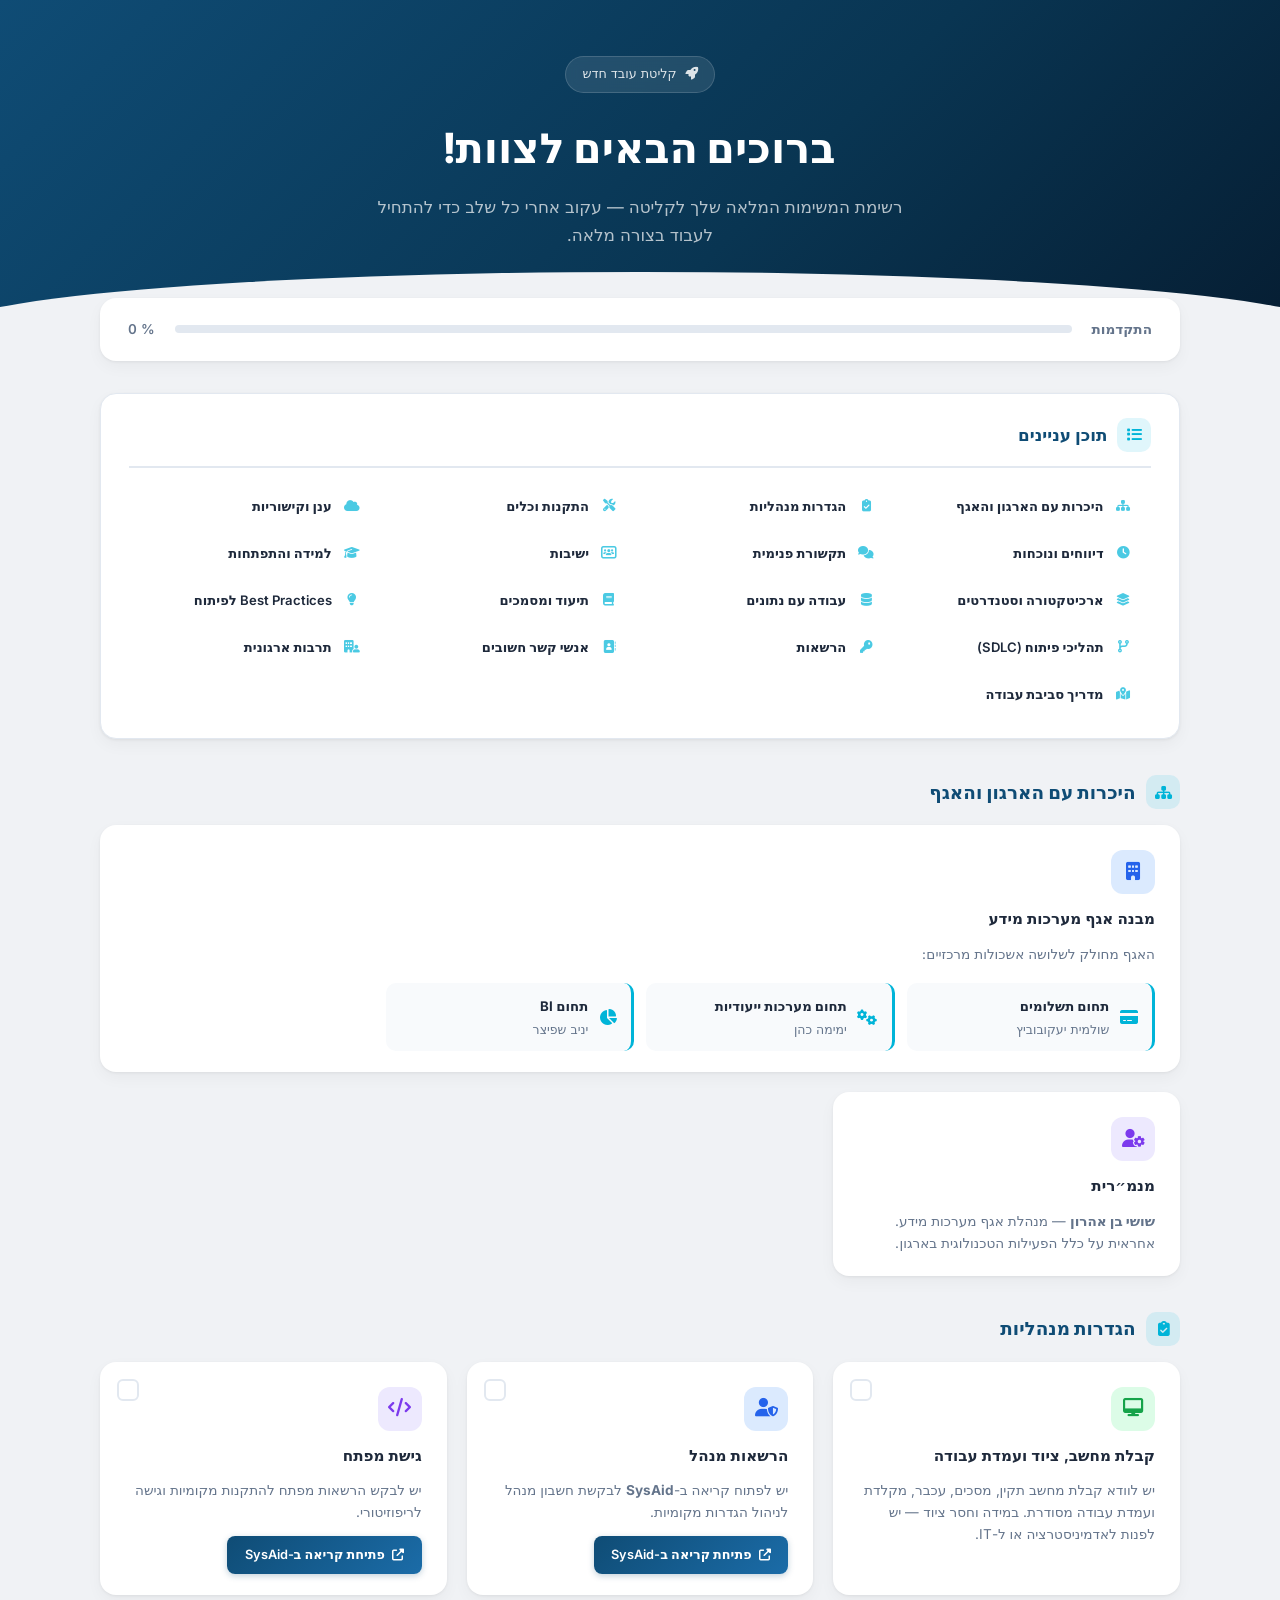
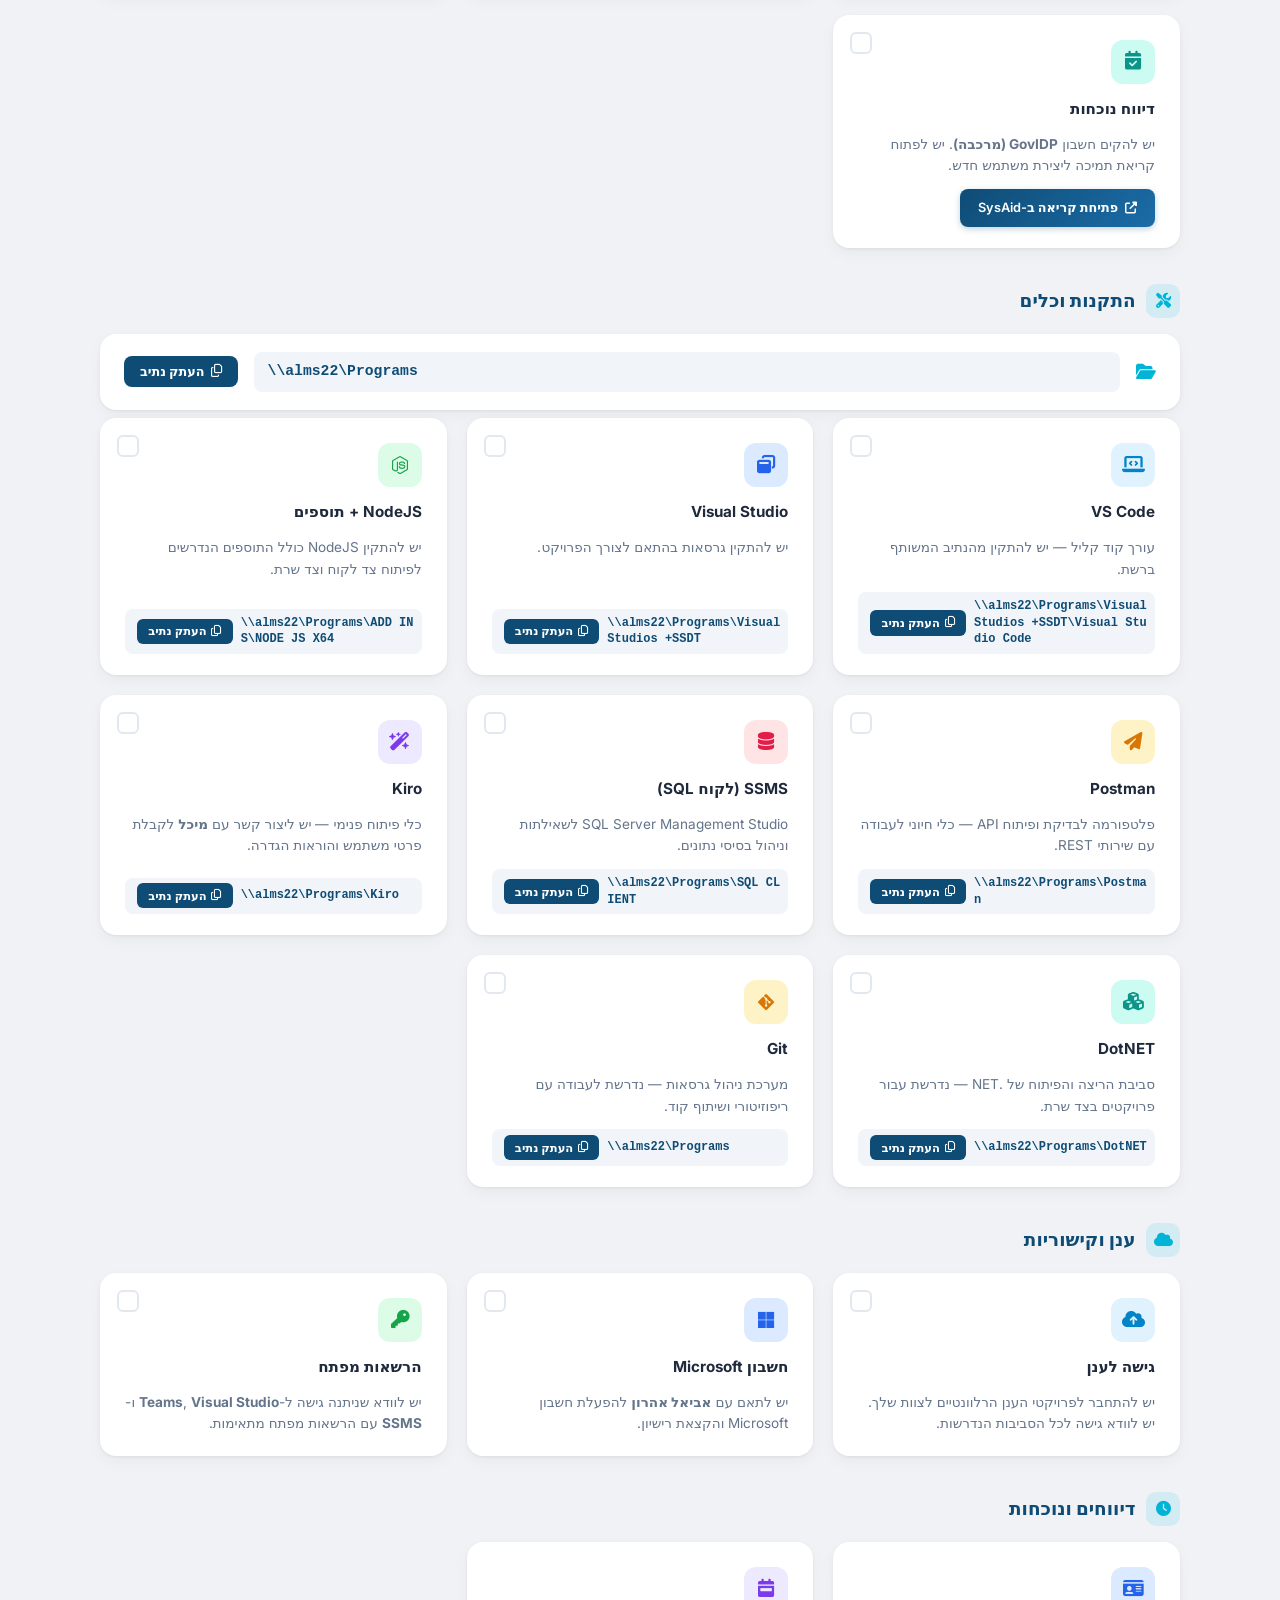
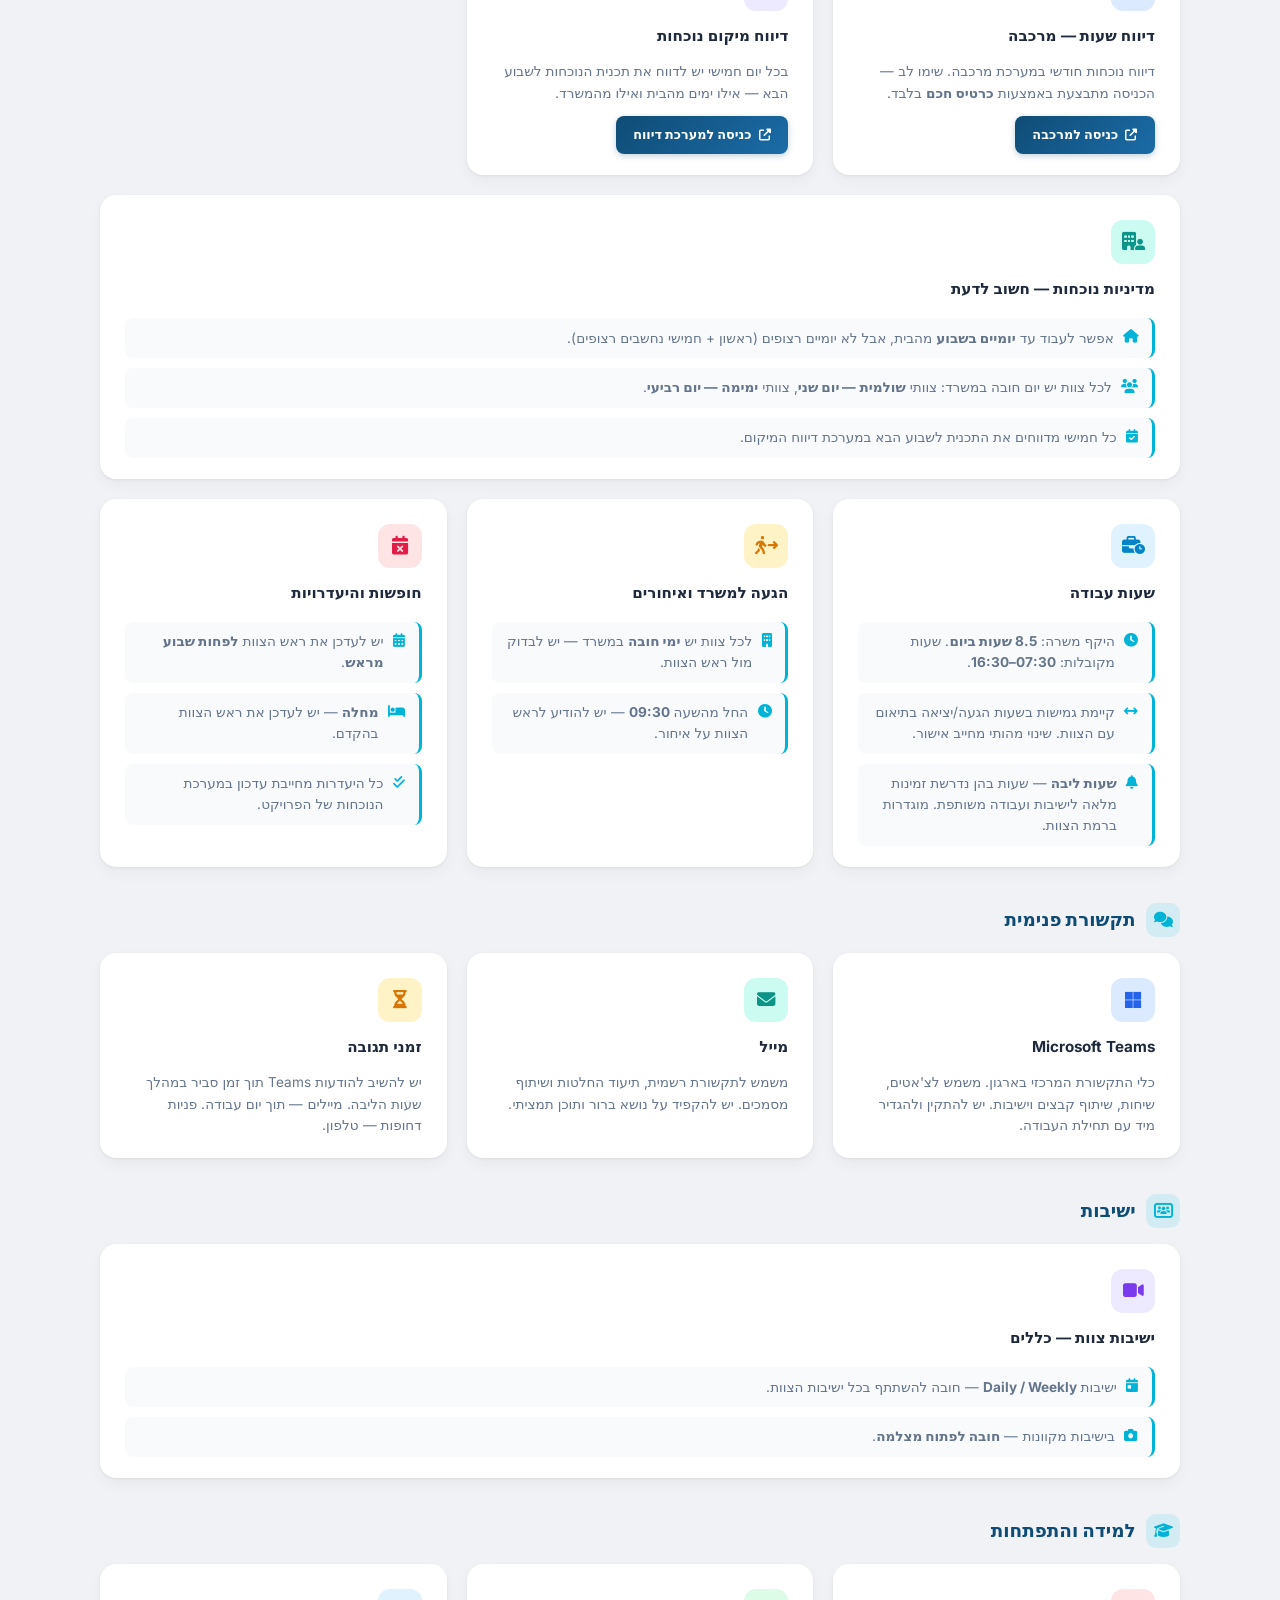
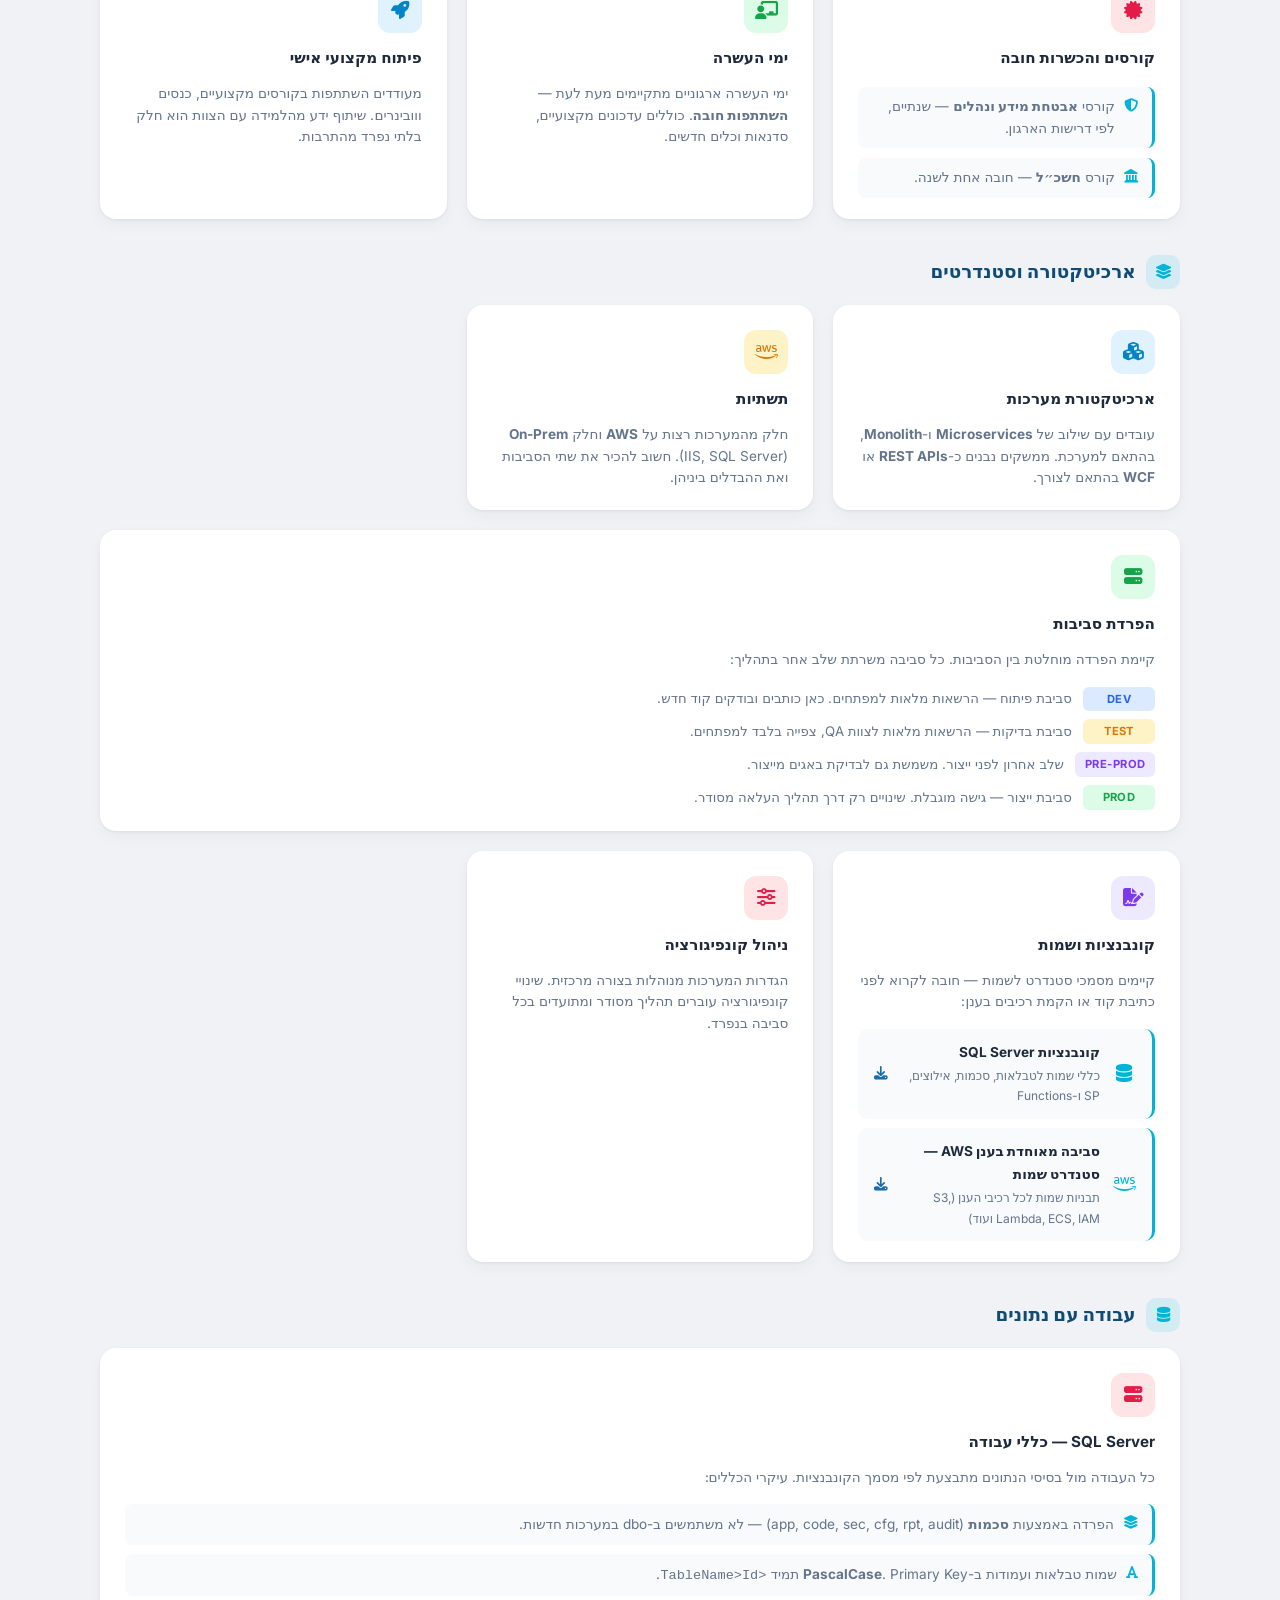
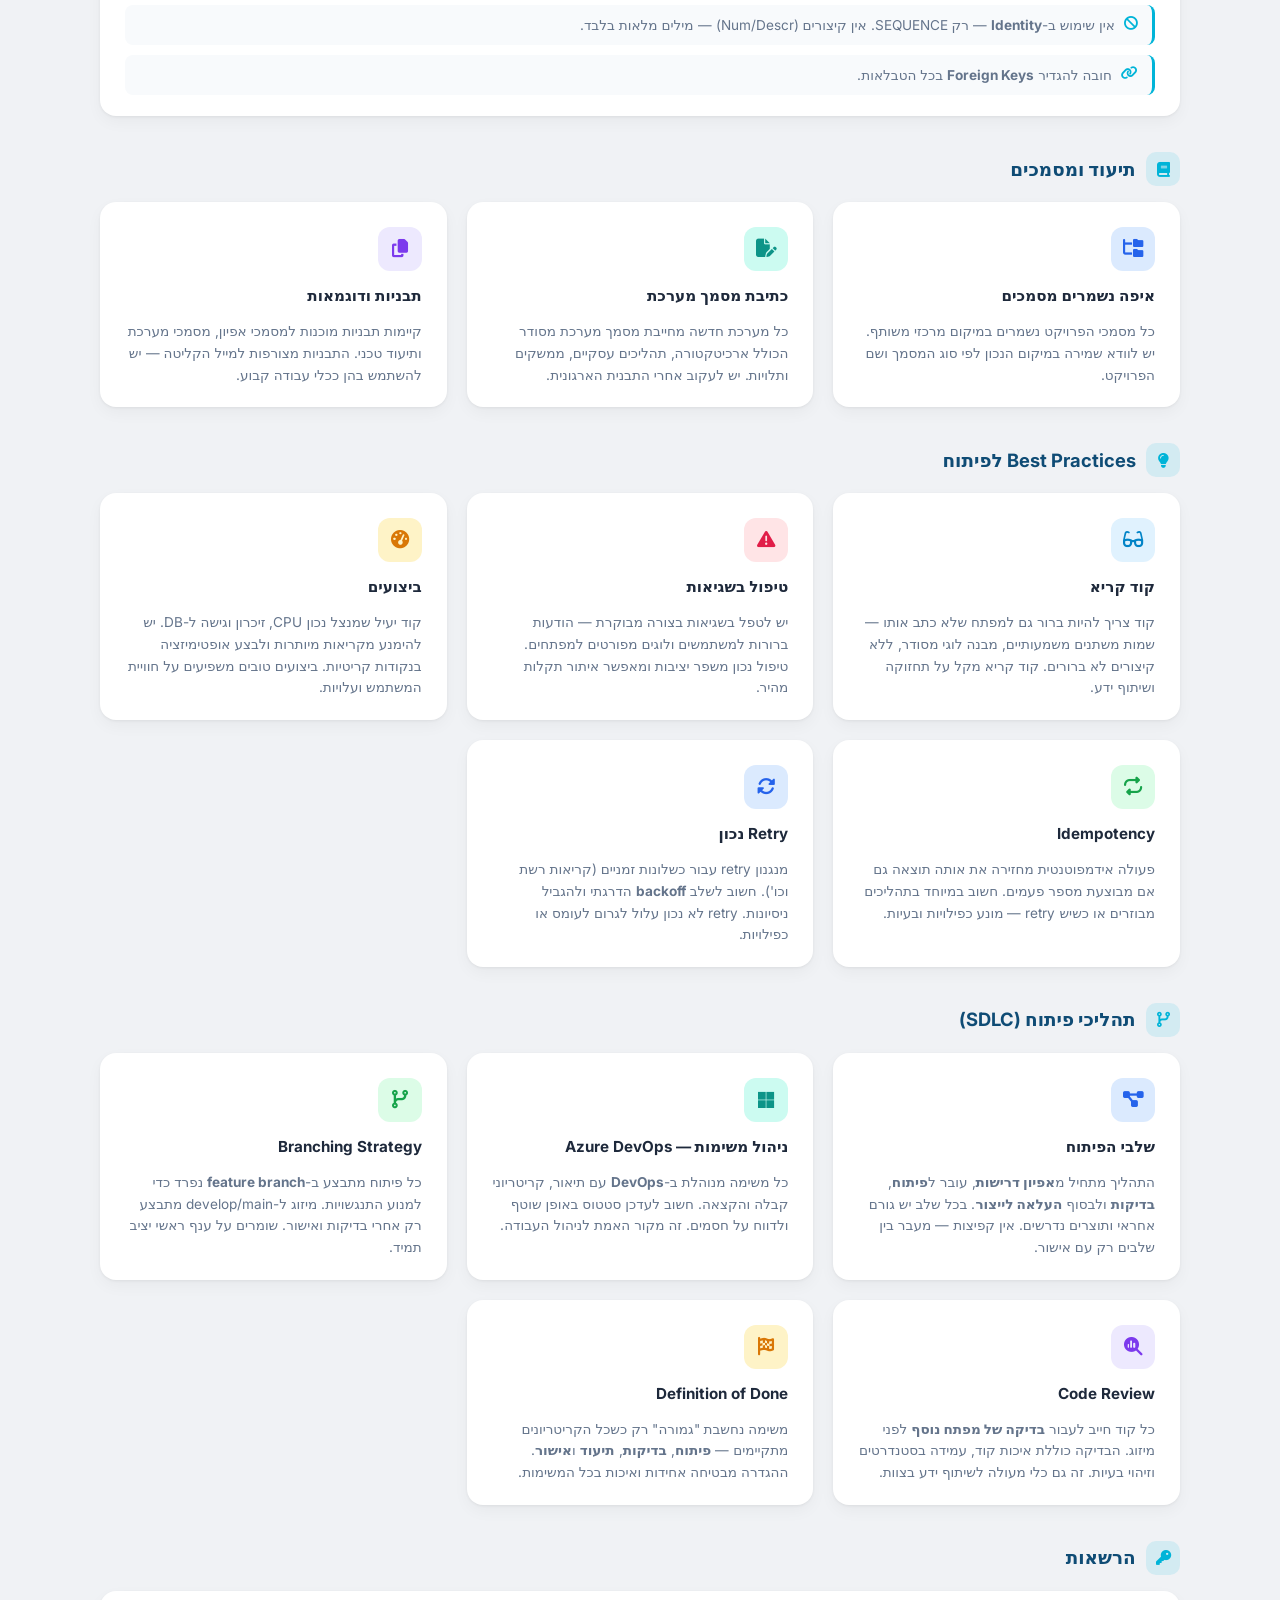
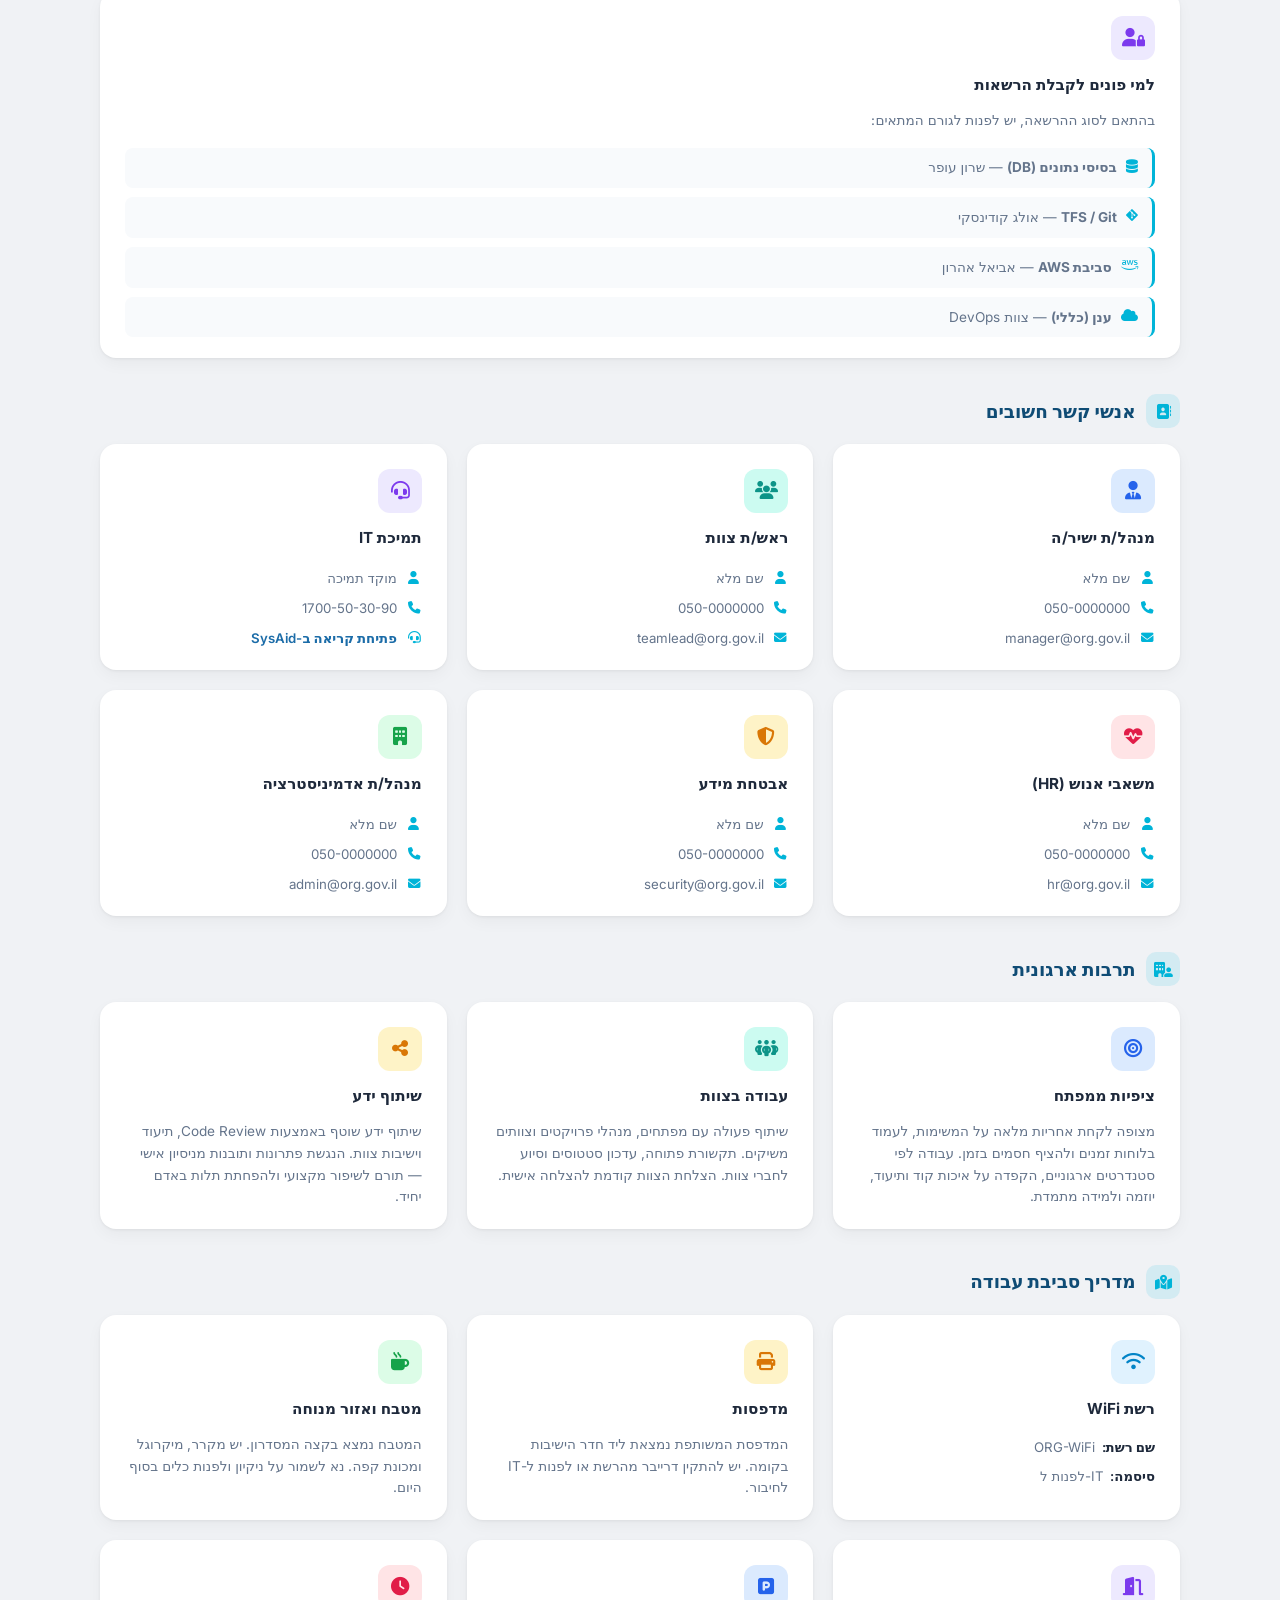
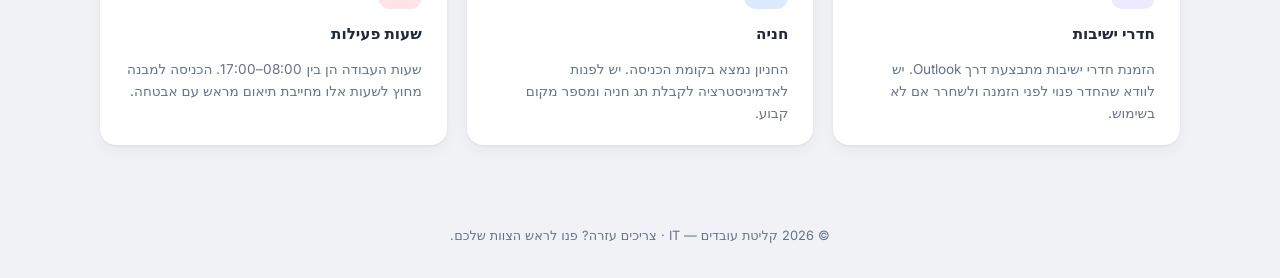
==== commit d9fda3dd: "Add files via upload" ====
--- a/index.html
+++ b/index.html
@@ -714,9 +714,9 @@
         <div class="card-icon violet"><i class="fa-solid fa-headset"></i></div>
         <h3>תמיכת IT</h3>
         <div class="contact-details">
-          <div class="contact-row"><i class="fa-solid fa-user"></i> <span>שם מלא</span></div>
-          <div class="contact-row"><i class="fa-solid fa-phone"></i> <span>050-0000000</span></div>
-          <div class="contact-row"><i class="fa-solid fa-envelope"></i> <span>it-support@org.gov.il</span></div>
+          <div class="contact-row"><i class="fa-solid fa-user"></i> <span>מוקד תמיכה</span></div>
+          <div class="contact-row"><i class="fa-solid fa-phone"></i> <span>1700-50-30-90</span></div>
+          <div class="contact-row"><i class="fa-solid fa-headset"></i> <a href="http://sysaidhd/servicePortal" target="_blank" rel="noopener noreferrer" style="color: var(--primary-light); text-decoration: none; font-weight: 600;">פתיחת קריאה ב-SysAid</a></div>
         </div>
       </div>
 
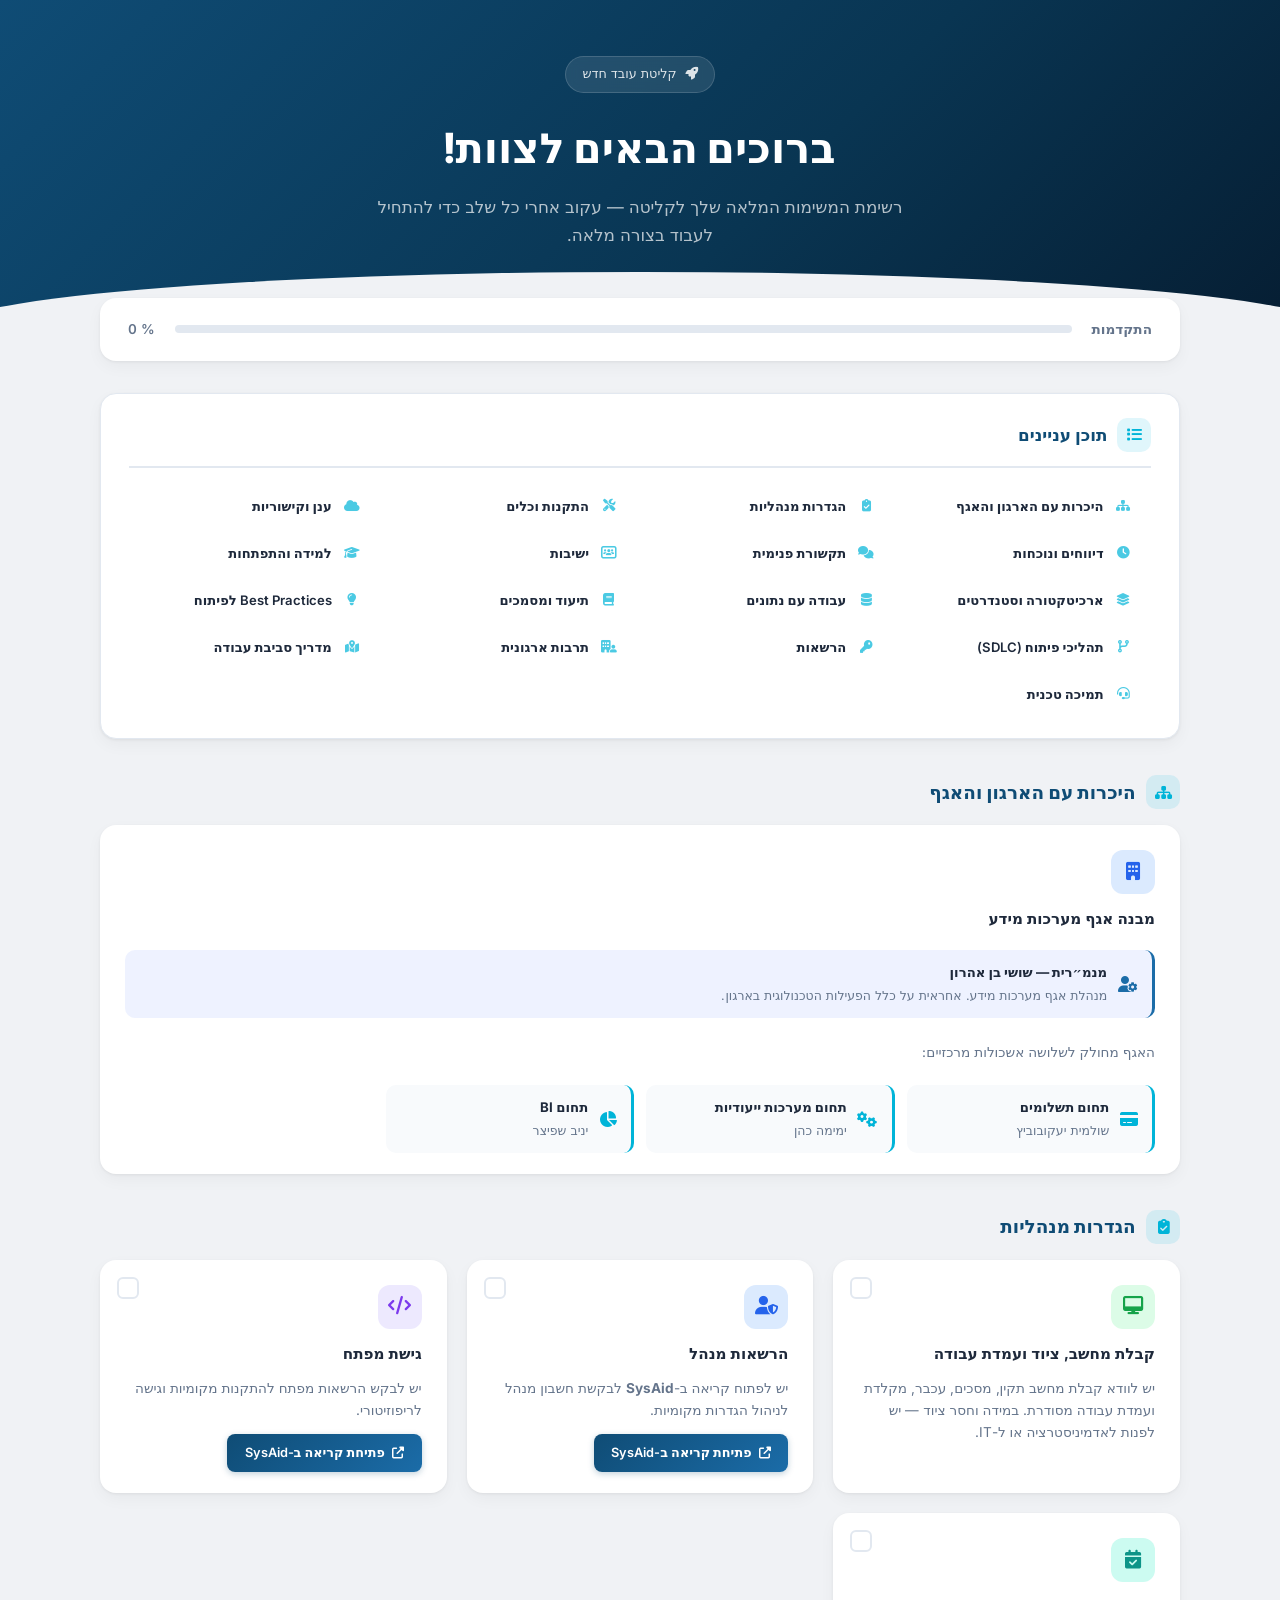
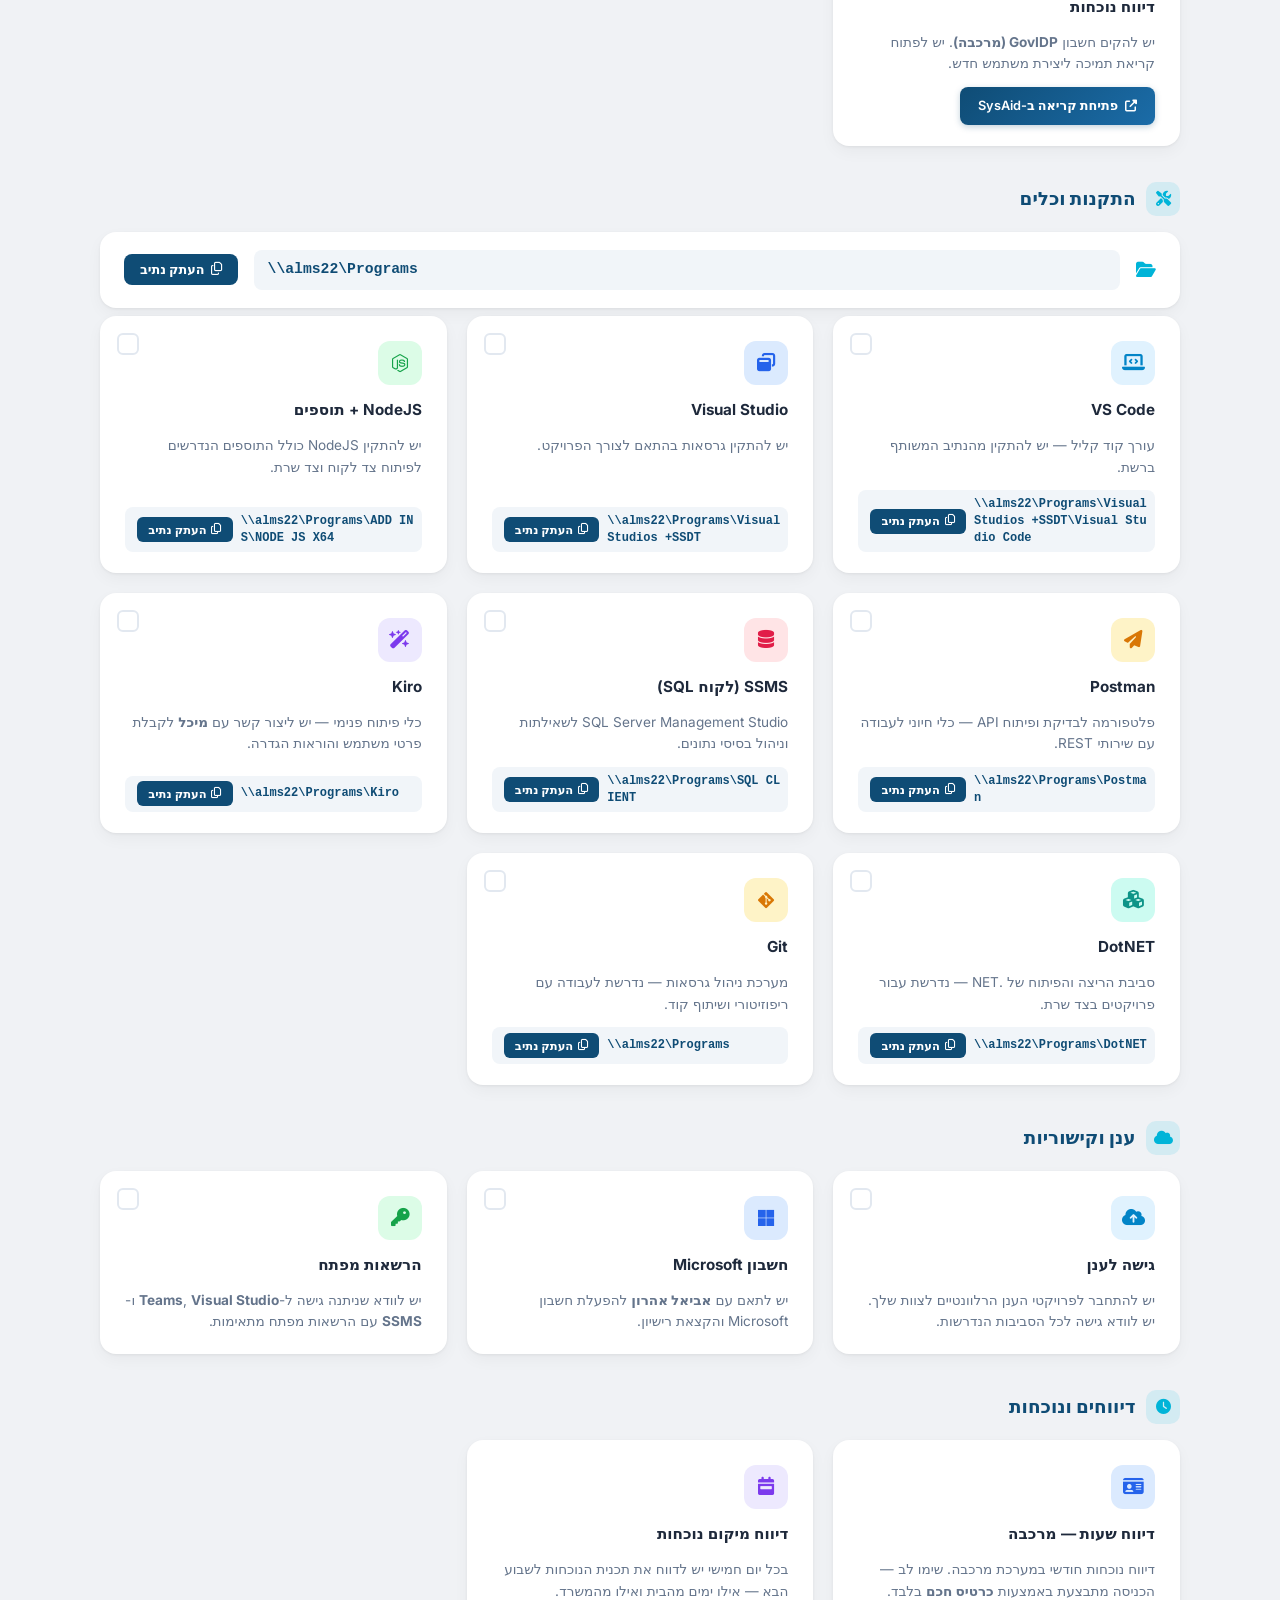
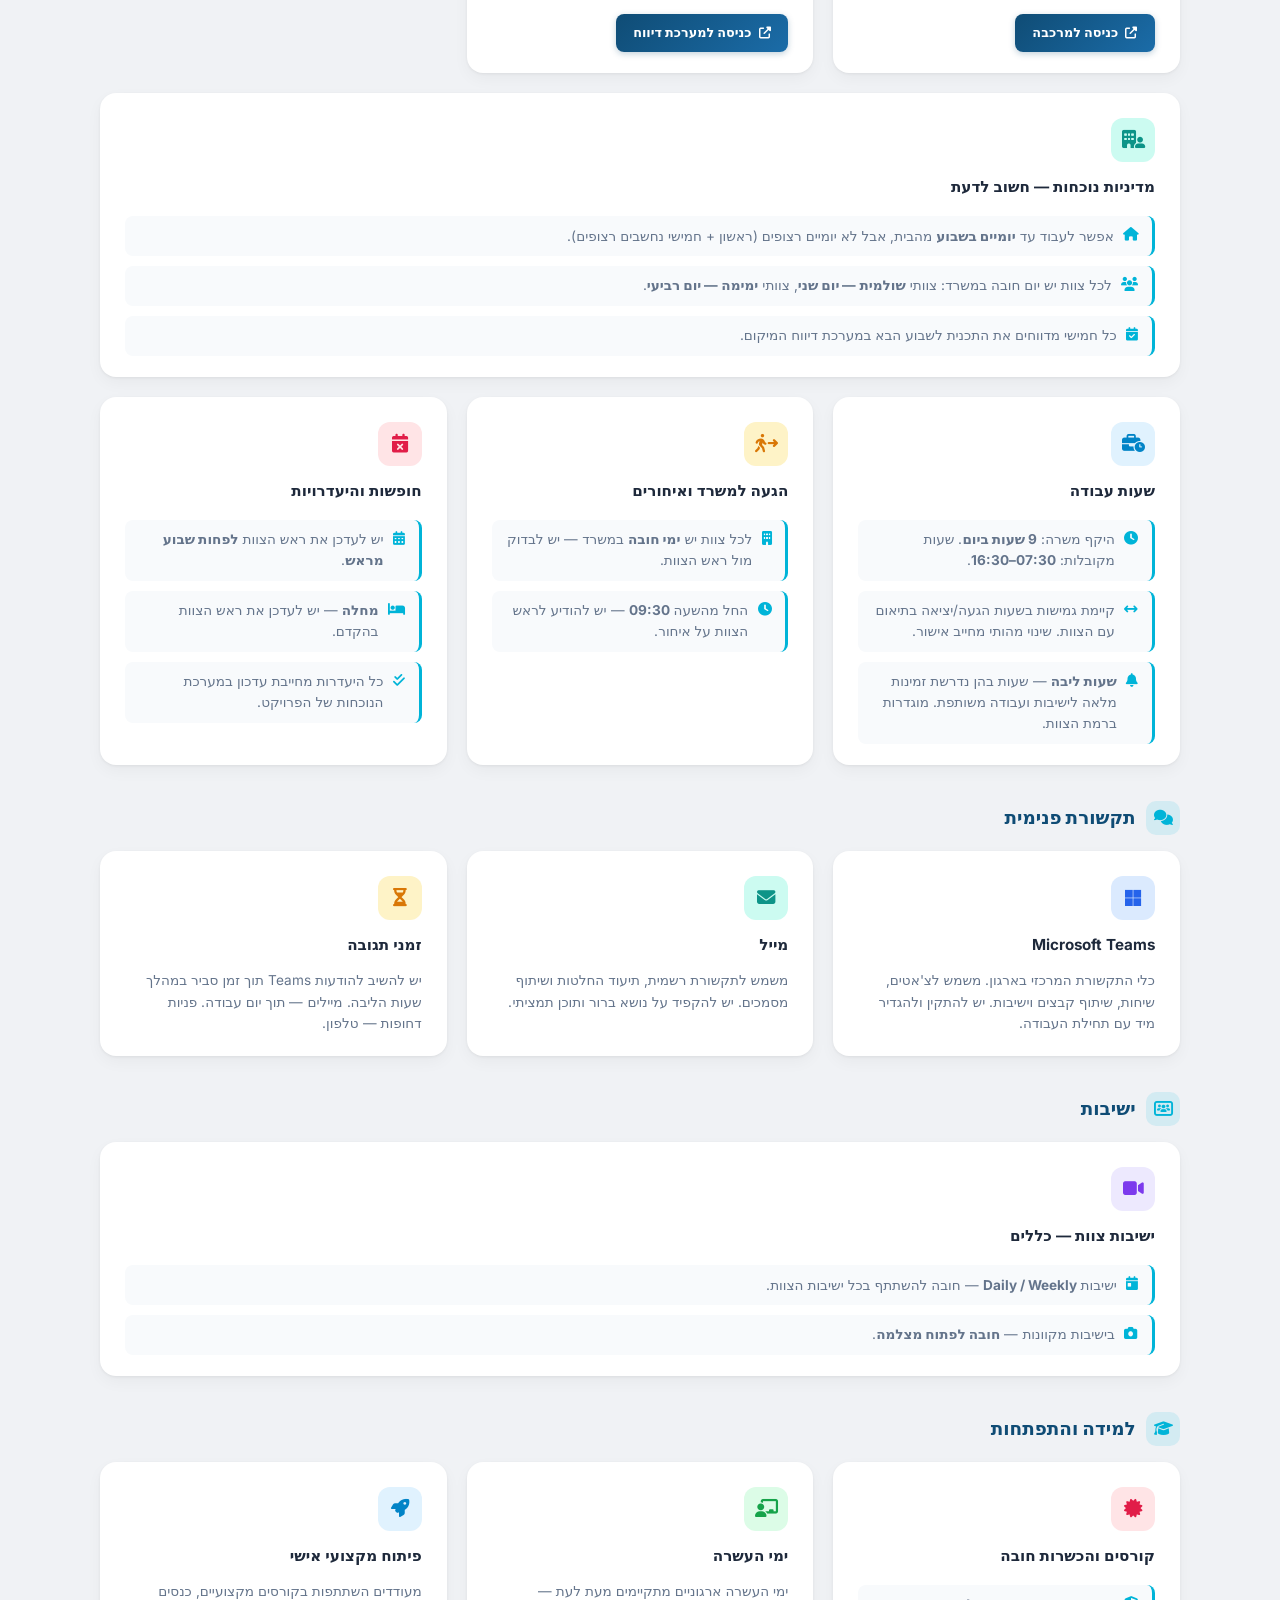
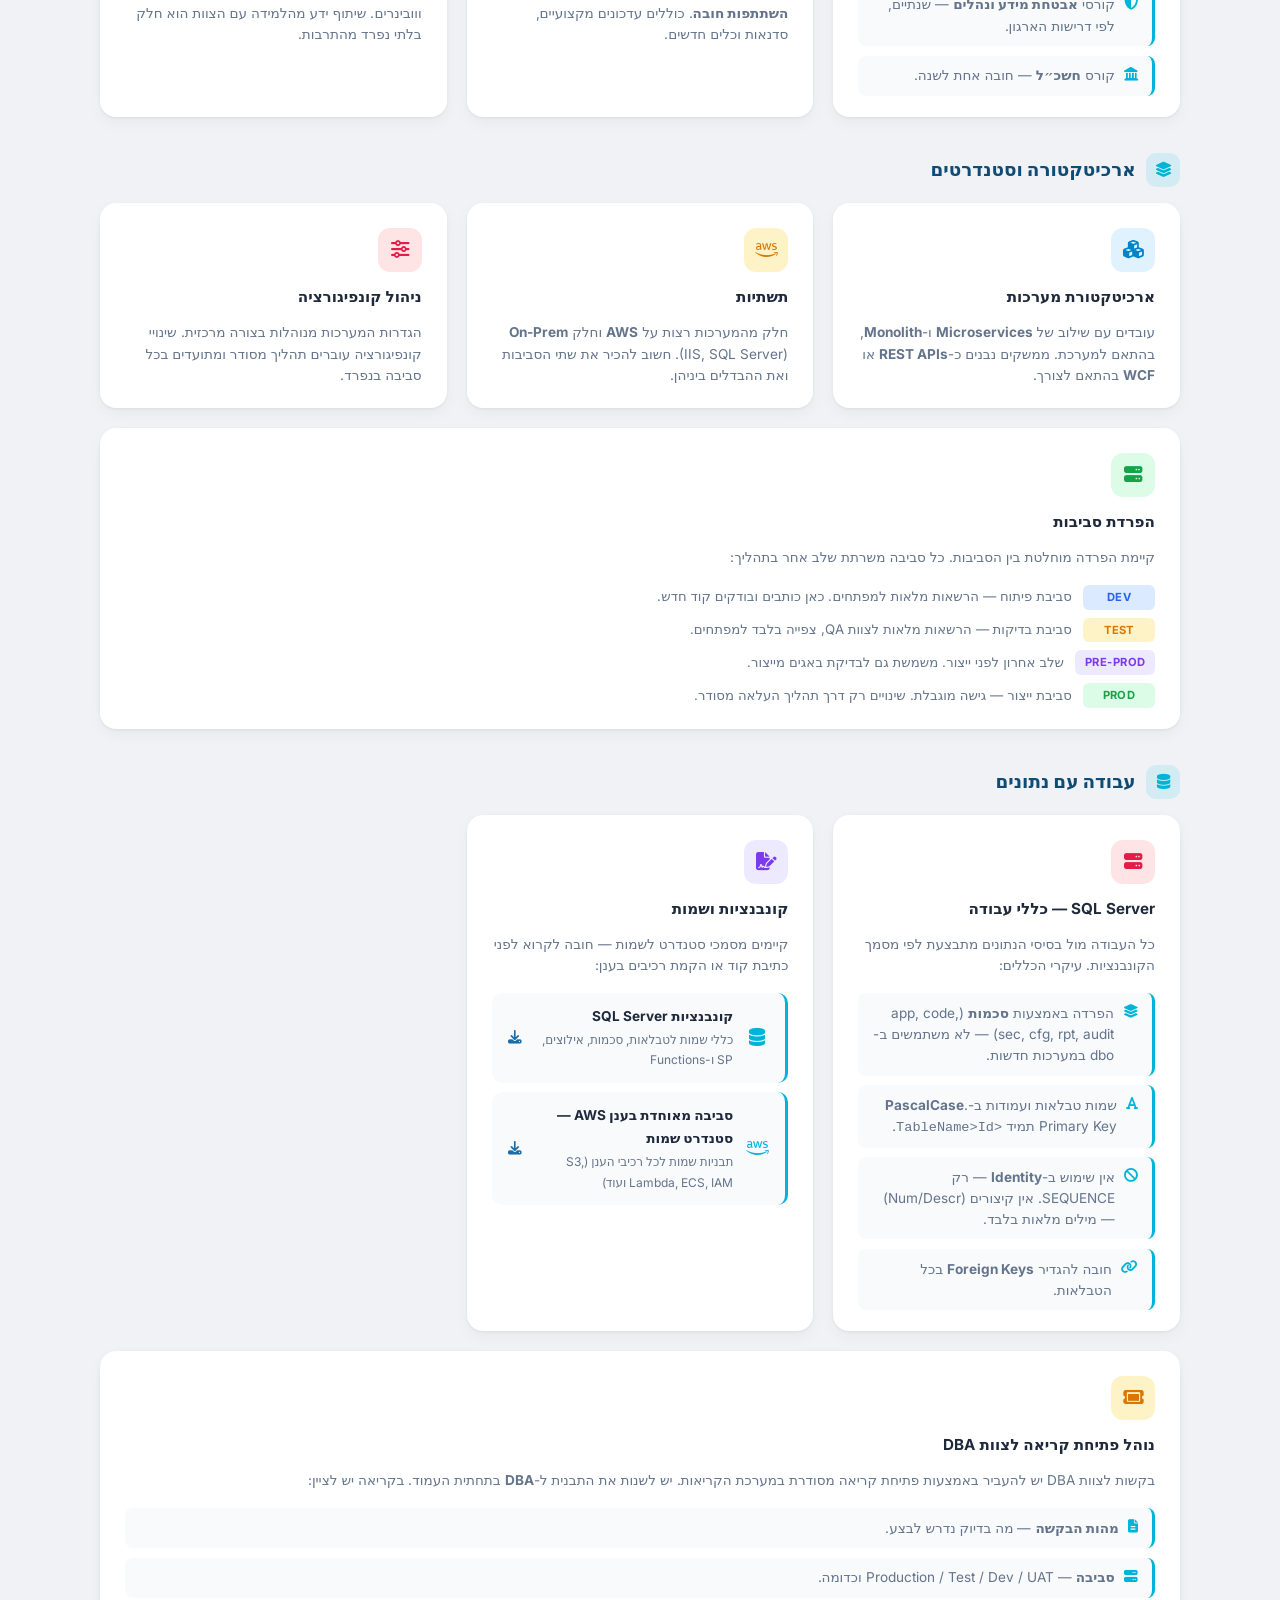
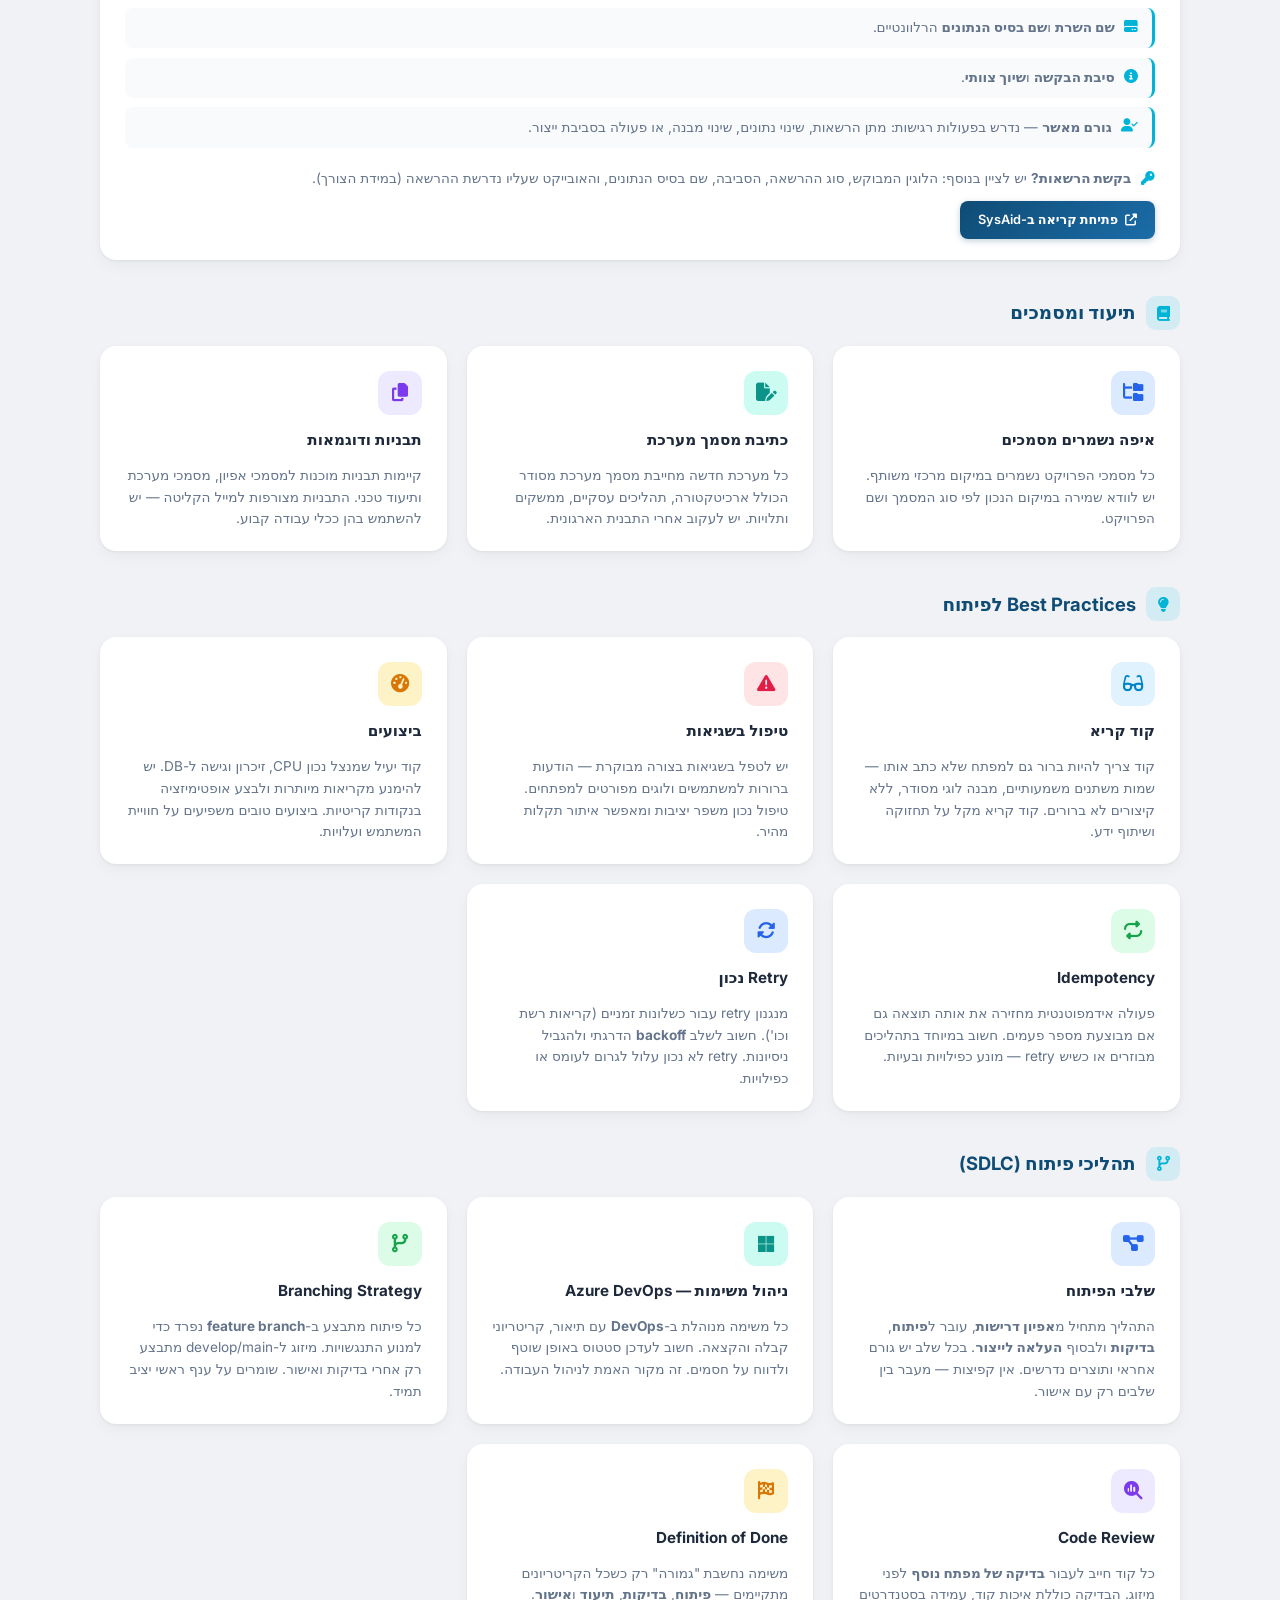
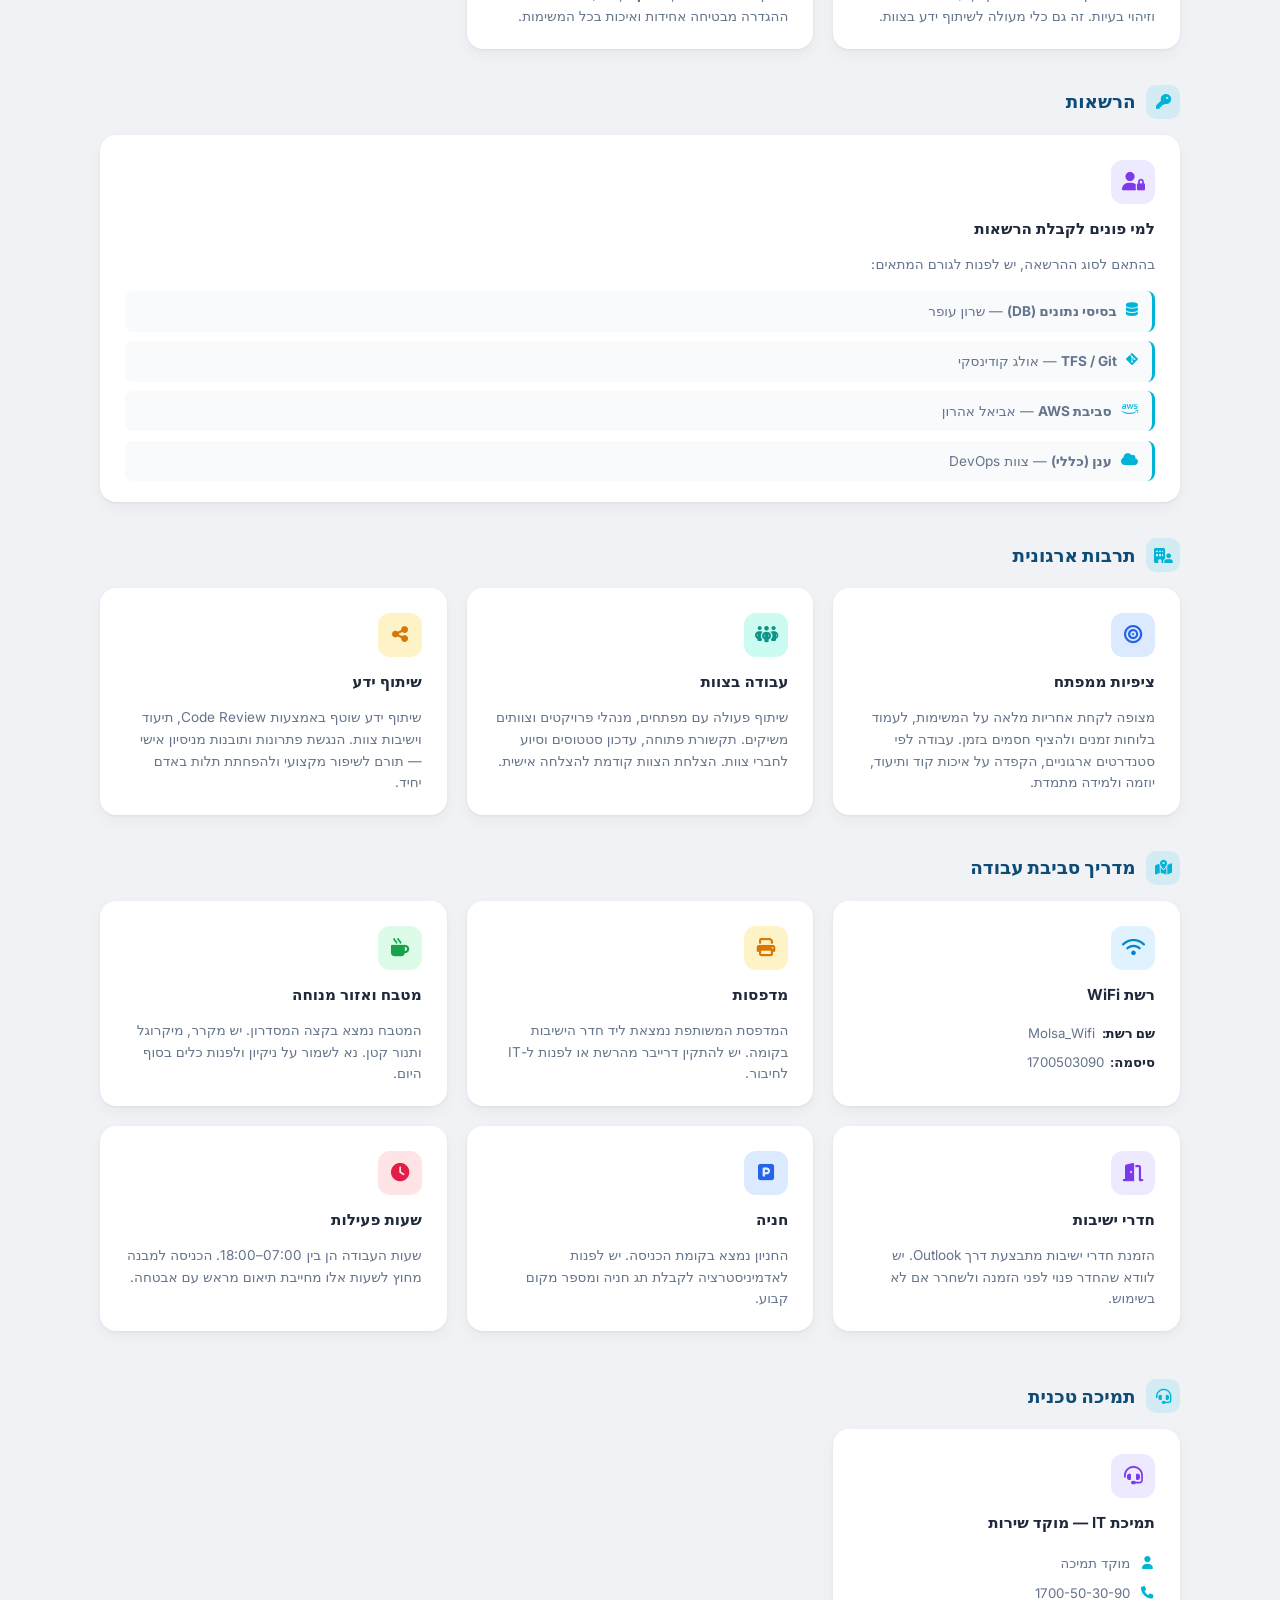
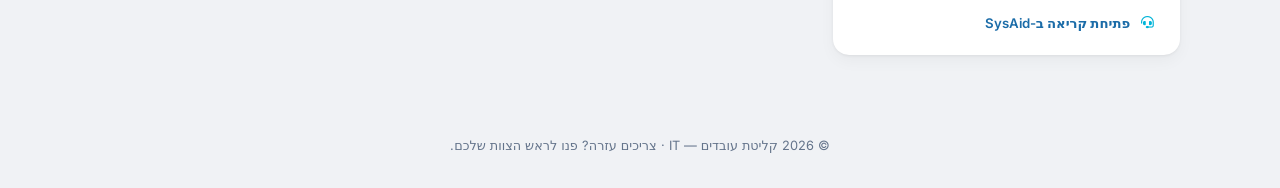
==== commit 57904599: "update order" ====
--- a/index.html
+++ b/index.html
@@ -48,9 +48,9 @@
         <a href="#sec-bestpractices" class="toc-item"><i class="fa-solid fa-lightbulb"></i> Best Practices לפיתוח</a>
         <a href="#sec-sdlc" class="toc-item"><i class="fa-solid fa-code-branch"></i> תהליכי פיתוח (SDLC)</a>
         <a href="#sec-permissions" class="toc-item"><i class="fa-solid fa-key"></i> הרשאות</a>
-        <a href="#sec-contacts" class="toc-item"><i class="fa-solid fa-address-book"></i> אנשי קשר חשובים</a>
         <a href="#sec-culture" class="toc-item"><i class="fa-solid fa-building-user"></i> תרבות ארגונית</a>
         <a href="#sec-workplace" class="toc-item"><i class="fa-solid fa-map-location-dot"></i> מדריך סביבת עבודה</a>
+        <a href="#sec-support" class="toc-item"><i class="fa-solid fa-headset"></i> תמיכה טכנית</a>
       </div>
     </nav>
 
@@ -61,7 +61,16 @@
       <div class="card card-wide">
         <div class="card-icon blue"><i class="fa-solid fa-building"></i></div>
         <h3>מבנה אגף מערכות מידע</h3>
-        <p>האגף מחולק לשלושה אשכולות מרכזיים:</p>
+        <div class="org-clusters" style="margin-bottom: .75rem;">
+          <div class="org-cluster" style="grid-column: 1 / -1; border-right-color: var(--primary-light); background: #eef2ff;">
+            <i class="fa-solid fa-user-gear" style="color: var(--primary-light);"></i>
+            <div>
+              <strong>מנמ״רית — שושי בן אהרון</strong>
+              <span>מנהלת אגף מערכות מידע. אחראית על כלל הפעילות הטכנולוגית בארגון.</span>
+            </div>
+          </div>
+        </div>
+        <p style="font-size:.85rem; color:var(--text-muted); margin-bottom:.25rem;">האגף מחולק לשלושה אשכולות מרכזיים:</p>
         <div class="org-clusters">
           <div class="org-cluster">
             <i class="fa-solid fa-credit-card"></i>
@@ -85,12 +94,6 @@
             </div>
           </div>
         </div>
-      </div>
-
-      <div class="card">
-        <div class="card-icon violet"><i class="fa-solid fa-user-gear"></i></div>
-        <h3>מנמ״רית</h3>
-        <p><strong>שושי בן אהרון</strong> — מנהלת אגף מערכות מידע. אחראית על כלל הפעילות הטכנולוגית בארגון.</p>
       </div>
 
     </div>
@@ -331,7 +334,7 @@
         <div class="policy-list">
           <div class="policy-item">
             <i class="fa-solid fa-clock"></i>
-            <span>היקף משרה: <strong>8.5 שעות ביום</strong>. שעות מקובלות: <strong>07:30–16:30</strong>.</span>
+            <span>היקף משרה: <strong>9 שעות ביום</strong>. שעות מקובלות: <strong>07:30–16:30</strong>.</span>
           </div>
           <div class="policy-item">
             <i class="fa-solid fa-arrows-left-right"></i>
@@ -472,6 +475,12 @@
         <div class="card-icon amber"><i class="fa-brands fa-aws"></i></div>
         <h3>תשתיות</h3>
         <p>חלק מהמערכות רצות על <strong>AWS</strong> וחלק <strong>On-Prem</strong> (IIS, SQL Server). חשוב להכיר את שתי הסביבות ואת ההבדלים ביניהן.</p>
+      </div>
+
+      <div class="card">
+        <div class="card-icon rose"><i class="fa-solid fa-sliders"></i></div>
+        <h3>ניהול קונפיגורציה</h3>
+        <p>הגדרות המערכות מנוהלות בצורה מרכזית. שינויי קונפיגורציה עוברים תהליך מסודר ומתועדים בכל סביבה בנפרד.</p>
       </div>
 
       <div class="card card-wide">
@@ -494,6 +503,38 @@
           <div class="env-item">
             <span class="env-badge prod">PROD</span>
             <span>סביבת ייצור — גישה מוגבלת. שינויים רק דרך תהליך העלאה מסודר.</span>
+          </div>
+        </div>
+      </div>
+
+      
+
+    </div>
+
+    <!-- ═══ עבודה עם נתונים ═══ -->
+    <div class="section-title" id="sec-data"><i class="fa-solid fa-database"></i> עבודה עם נתונים</div>
+    <div class="card-grid">
+
+      <div class="card">
+        <div class="card-icon rose"><i class="fa-solid fa-server"></i></div>
+        <h3>SQL Server — כללי עבודה</h3>
+        <p>כל העבודה מול בסיסי הנתונים מתבצעת לפי מסמך הקונבנציות. עיקרי הכללים:</p>
+        <div class="policy-list">
+          <div class="policy-item">
+            <i class="fa-solid fa-layer-group"></i>
+            <span>הפרדה באמצעות <strong>סכמות</strong> (app, code, sec, cfg, rpt, audit) — לא משתמשים ב-dbo במערכות חדשות.</span>
+          </div>
+          <div class="policy-item">
+            <i class="fa-solid fa-font"></i>
+            <span>שמות טבלאות ועמודות ב-<strong>PascalCase</strong>. Primary Key תמיד <code>&lt;TableName&gt;Id</code>.</span>
+          </div>
+          <div class="policy-item">
+            <i class="fa-solid fa-ban"></i>
+            <span>אין שימוש ב-<strong>Identity</strong> — רק SEQUENCE. אין קיצורים (Num/Descr) — מילים מלאות בלבד.</span>
+          </div>
+          <div class="policy-item">
+            <i class="fa-solid fa-link"></i>
+            <span>חובה להגדיר <strong>Foreign Keys</strong> בכל הטבלאות.</span>
           </div>
         </div>
       </div>
@@ -522,40 +563,36 @@
         </div>
       </div>
 
-      <div class="card">
-        <div class="card-icon rose"><i class="fa-solid fa-sliders"></i></div>
-        <h3>ניהול קונפיגורציה</h3>
-        <p>הגדרות המערכות מנוהלות בצורה מרכזית. שינויי קונפיגורציה עוברים תהליך מסודר ומתועדים בכל סביבה בנפרד.</p>
-      </div>
-
-    </div>
-
-    <!-- ═══ עבודה עם נתונים ═══ -->
-    <div class="section-title" id="sec-data"><i class="fa-solid fa-database"></i> עבודה עם נתונים</div>
-    <div class="card-grid">
-
       <div class="card card-wide">
-        <div class="card-icon rose"><i class="fa-solid fa-server"></i></div>
-        <h3>SQL Server — כללי עבודה</h3>
-        <p>כל העבודה מול בסיסי הנתונים מתבצעת לפי מסמך הקונבנציות. עיקרי הכללים:</p>
+        <div class="card-icon amber"><i class="fa-solid fa-ticket"></i></div>
+        <h3>נוהל פתיחת קריאה לצוות DBA</h3>
+        <p>בקשות לצוות DBA יש להעביר באמצעות פתיחת קריאה מסודרת במערכת הקריאות. יש לשנות את התבנית ל-<strong>DBA</strong> בתחתית העמוד. בקריאה יש לציין:</p>
         <div class="policy-list">
           <div class="policy-item">
-            <i class="fa-solid fa-layer-group"></i>
-            <span>הפרדה באמצעות <strong>סכמות</strong> (app, code, sec, cfg, rpt, audit) — לא משתמשים ב-dbo במערכות חדשות.</span>
-          </div>
-          <div class="policy-item">
-            <i class="fa-solid fa-font"></i>
-            <span>שמות טבלאות ועמודות ב-<strong>PascalCase</strong>. Primary Key תמיד <code>&lt;TableName&gt;Id</code>.</span>
-          </div>
-          <div class="policy-item">
-            <i class="fa-solid fa-ban"></i>
-            <span>אין שימוש ב-<strong>Identity</strong> — רק SEQUENCE. אין קיצורים (Num/Descr) — מילים מלאות בלבד.</span>
-          </div>
-          <div class="policy-item">
-            <i class="fa-solid fa-link"></i>
-            <span>חובה להגדיר <strong>Foreign Keys</strong> בכל הטבלאות.</span>
-          </div>
-        </div>
+            <i class="fa-solid fa-file-lines"></i>
+            <span><strong>מהות הבקשה</strong> — מה בדיוק נדרש לבצע.</span>
+          </div>
+          <div class="policy-item">
+            <i class="fa-solid fa-server"></i>
+            <span><strong>סביבה</strong> — Production / Test / Dev / UAT וכדומה.</span>
+          </div>
+          <div class="policy-item">
+            <i class="fa-solid fa-hard-drive"></i>
+            <span><strong>שם השרת</strong> ו<strong>שם בסיס הנתונים</strong> הרלוונטיים.</span>
+          </div>
+          <div class="policy-item">
+            <i class="fa-solid fa-circle-info"></i>
+            <span><strong>סיבת הבקשה</strong> ו<strong>שיוך צוותי</strong>.</span>
+          </div>
+          <div class="policy-item">
+            <i class="fa-solid fa-user-check"></i>
+            <span><strong>גורם מאשר</strong> — נדרש בפעולות רגישות: מתן הרשאות, שינוי נתונים, שינוי מבנה, או פעולה בסביבת ייצור.</span>
+          </div>
+        </div>
+        <p style="font-size:.85rem; color:var(--text-muted); margin-top:.5rem;"><i class="fa-solid fa-key" style="color:var(--accent); margin-left:.35rem;"></i> <strong>בקשת הרשאות?</strong> יש לציין בנוסף: הלוגין המבוקש, סוג ההרשאה, הסביבה, שם בסיס הנתונים, והאובייקט שעליו נדרשת ההרשאה (במידת הצורך).</p>
+        <a class="action-link" href="http://sysaidhd/servicePortal" target="_blank" rel="noopener noreferrer">
+          <i class="fa-solid fa-external-link-alt"></i> פתיחת קריאה ב-SysAid
+        </a>
       </div>
 
     </div>
@@ -686,33 +723,85 @@
 
     </div>
 
-    <!-- ═══ אנשי קשר חשובים ═══ -->
-    <div class="section-title" id="sec-contacts"><i class="fa-solid fa-address-book"></i> אנשי קשר חשובים</div>
-    <div class="card-grid">
-
-      <div class="card contact-card">
-        <div class="card-icon blue"><i class="fa-solid fa-user-tie"></i></div>
-        <h3>מנהל/ת ישיר/ה</h3>
-        <div class="contact-details">
-          <div class="contact-row"><i class="fa-solid fa-user"></i> <span>שם מלא</span></div>
-          <div class="contact-row"><i class="fa-solid fa-phone"></i> <span>050-0000000</span></div>
-          <div class="contact-row"><i class="fa-solid fa-envelope"></i> <span>manager@org.gov.il</span></div>
-        </div>
-      </div>
-
-      <div class="card contact-card">
-        <div class="card-icon teal"><i class="fa-solid fa-users"></i></div>
-        <h3>ראש/ת צוות</h3>
-        <div class="contact-details">
-          <div class="contact-row"><i class="fa-solid fa-user"></i> <span>שם מלא</span></div>
-          <div class="contact-row"><i class="fa-solid fa-phone"></i> <span>050-0000000</span></div>
-          <div class="contact-row"><i class="fa-solid fa-envelope"></i> <span>teamlead@org.gov.il</span></div>
-        </div>
-      </div>
+    <!-- ═══ תרבות ארגונית ═══ -->
+    <div class="section-title" id="sec-culture"><i class="fa-solid fa-building-user"></i> תרבות ארגונית</div>
+    <div class="card-grid">
+
+      <div class="card">
+        <div class="card-icon blue"><i class="fa-solid fa-bullseye"></i></div>
+        <h3>ציפיות ממפתח</h3>
+        <p>מצופה לקחת אחריות מלאה על המשימות, לעמוד בלוחות זמנים ולהציף חסמים בזמן. עבודה לפי סטנדרטים ארגוניים, הקפדה על איכות קוד ותיעוד, יוזמה ולמידה מתמדת.</p>
+      </div>
+
+      <div class="card">
+        <div class="card-icon teal"><i class="fa-solid fa-people-group"></i></div>
+        <h3>עבודה בצוות</h3>
+        <p>שיתוף פעולה עם מפתחים, מנהלי פרויקטים וצוותים משיקים. תקשורת פתוחה, עדכון סטטוסים וסיוע לחברי צוות. הצלחת הצוות קודמת להצלחה אישית.</p>
+      </div>
+
+      <div class="card">
+        <div class="card-icon amber"><i class="fa-solid fa-share-nodes"></i></div>
+        <h3>שיתוף ידע</h3>
+        <p>שיתוף ידע שוטף באמצעות Code Review, תיעוד וישיבות צוות. הנגשת פתרונות ותובנות מניסיון אישי — תורם לשיפור מקצועי ולהפחתת תלות באדם יחיד.</p>
+      </div>
+
+    </div>
+
+    <!-- ═══ מדריך סביבת עבודה ═══ -->
+    <div class="section-title" id="sec-workplace"><i class="fa-solid fa-map-location-dot"></i> מדריך סביבת עבודה</div>
+    <div class="card-grid">
+
+      <div class="card">
+        <div class="card-icon sky"><i class="fa-solid fa-wifi"></i></div>
+        <h3>רשת WiFi</h3>
+        <div class="info-block">
+          <div class="info-row"><span class="info-label">שם רשת:</span> <span class="info-value">Molsa_Wifi</span></div>
+          <div class="info-row"><span class="info-label">סיסמה:</span> <span class="info-value">1700503090</span></div>
+        </div>
+      </div>
+
+      <div class="card">
+        <div class="card-icon amber"><i class="fa-solid fa-print"></i></div>
+        <h3>מדפסות</h3>
+        <p>המדפסת המשותפת נמצאת ליד חדר הישיבות בקומה. יש להתקין דרייבר מהרשת או לפנות ל-IT לחיבור.</p>
+      </div>
+
+      <div class="card">
+        <div class="card-icon green"><i class="fa-solid fa-mug-hot"></i></div>
+        <h3>מטבח ואזור מנוחה</h3>
+        <p>המטבח נמצא בקצה המסדרון. יש מקרר, מיקרוגל ותנור קטן. נא לשמור על ניקיון ולפנות כלים בסוף היום.</p>
+      </div>
+
+      <div class="card">
+        <div class="card-icon violet"><i class="fa-solid fa-door-open"></i></div>
+        <h3>חדרי ישיבות</h3>
+        <p>הזמנת חדרי ישיבות מתבצעת דרך Outlook. יש לוודא שהחדר פנוי לפני הזמנה ולשחרר אם לא בשימוש.</p>
+      </div>
+
+      <div class="card">
+        <div class="card-icon blue"><i class="fa-solid fa-square-parking"></i></div>
+        <h3>חניה</h3>
+        <p>החניון נמצא בקומת הכניסה. יש לפנות לאדמיניסטרציה לקבלת תג חניה ומספר מקום קבוע.</p>
+      </div>
+
+      <div class="card">
+        <div class="card-icon rose"><i class="fa-solid fa-clock"></i></div>
+        <h3>שעות פעילות</h3>
+        <p>שעות העבודה הן בין 07:00–18:00. הכניסה למבנה מחוץ לשעות אלו מחייבת תיאום מראש עם אבטחה.</p>
+      </div>
+
+    </div>
+
+  </main>
+
+  <!-- ═══ תמיכה טכנית ═══ -->
+  <section class="container" style="margin-top: 0;">
+    <div class="section-title" id="sec-support"><i class="fa-solid fa-headset"></i> תמיכה טכנית</div>
+    <div class="card-grid">
 
       <div class="card contact-card">
         <div class="card-icon violet"><i class="fa-solid fa-headset"></i></div>
-        <h3>תמיכת IT</h3>
+        <h3>תמיכת IT — מוקד שירות</h3>
         <div class="contact-details">
           <div class="contact-row"><i class="fa-solid fa-user"></i> <span>מוקד תמיכה</span></div>
           <div class="contact-row"><i class="fa-solid fa-phone"></i> <span>1700-50-30-90</span></div>
@@ -720,108 +809,8 @@
         </div>
       </div>
 
-      <div class="card contact-card">
-        <div class="card-icon rose"><i class="fa-solid fa-heart-pulse"></i></div>
-        <h3>משאבי אנוש (HR)</h3>
-        <div class="contact-details">
-          <div class="contact-row"><i class="fa-solid fa-user"></i> <span>שם מלא</span></div>
-          <div class="contact-row"><i class="fa-solid fa-phone"></i> <span>050-0000000</span></div>
-          <div class="contact-row"><i class="fa-solid fa-envelope"></i> <span>hr@org.gov.il</span></div>
-        </div>
-      </div>
-
-      <div class="card contact-card">
-        <div class="card-icon amber"><i class="fa-solid fa-shield-halved"></i></div>
-        <h3>אבטחת מידע</h3>
-        <div class="contact-details">
-          <div class="contact-row"><i class="fa-solid fa-user"></i> <span>שם מלא</span></div>
-          <div class="contact-row"><i class="fa-solid fa-phone"></i> <span>050-0000000</span></div>
-          <div class="contact-row"><i class="fa-solid fa-envelope"></i> <span>security@org.gov.il</span></div>
-        </div>
-      </div>
-
-      <div class="card contact-card">
-        <div class="card-icon green"><i class="fa-solid fa-building"></i></div>
-        <h3>מנהל/ת אדמיניסטרציה</h3>
-        <div class="contact-details">
-          <div class="contact-row"><i class="fa-solid fa-user"></i> <span>שם מלא</span></div>
-          <div class="contact-row"><i class="fa-solid fa-phone"></i> <span>050-0000000</span></div>
-          <div class="contact-row"><i class="fa-solid fa-envelope"></i> <span>admin@org.gov.il</span></div>
-        </div>
-      </div>
-
-    </div>
-
-    <!-- ═══ תרבות ארגונית ═══ -->
-    <div class="section-title" id="sec-culture"><i class="fa-solid fa-building-user"></i> תרבות ארגונית</div>
-    <div class="card-grid">
-
-      <div class="card">
-        <div class="card-icon blue"><i class="fa-solid fa-bullseye"></i></div>
-        <h3>ציפיות ממפתח</h3>
-        <p>מצופה לקחת אחריות מלאה על המשימות, לעמוד בלוחות זמנים ולהציף חסמים בזמן. עבודה לפי סטנדרטים ארגוניים, הקפדה על איכות קוד ותיעוד, יוזמה ולמידה מתמדת.</p>
-      </div>
-
-      <div class="card">
-        <div class="card-icon teal"><i class="fa-solid fa-people-group"></i></div>
-        <h3>עבודה בצוות</h3>
-        <p>שיתוף פעולה עם מפתחים, מנהלי פרויקטים וצוותים משיקים. תקשורת פתוחה, עדכון סטטוסים וסיוע לחברי צוות. הצלחת הצוות קודמת להצלחה אישית.</p>
-      </div>
-
-      <div class="card">
-        <div class="card-icon amber"><i class="fa-solid fa-share-nodes"></i></div>
-        <h3>שיתוף ידע</h3>
-        <p>שיתוף ידע שוטף באמצעות Code Review, תיעוד וישיבות צוות. הנגשת פתרונות ותובנות מניסיון אישי — תורם לשיפור מקצועי ולהפחתת תלות באדם יחיד.</p>
-      </div>
-
-    </div>
-
-    <!-- ═══ מדריך סביבת עבודה ═══ -->
-    <div class="section-title" id="sec-workplace"><i class="fa-solid fa-map-location-dot"></i> מדריך סביבת עבודה</div>
-    <div class="card-grid">
-
-      <div class="card">
-        <div class="card-icon sky"><i class="fa-solid fa-wifi"></i></div>
-        <h3>רשת WiFi</h3>
-        <div class="info-block">
-          <div class="info-row"><span class="info-label">שם רשת:</span> <span class="info-value">ORG-WiFi</span></div>
-          <div class="info-row"><span class="info-label">סיסמה:</span> <span class="info-value">לפנות ל-IT</span></div>
-        </div>
-      </div>
-
-      <div class="card">
-        <div class="card-icon amber"><i class="fa-solid fa-print"></i></div>
-        <h3>מדפסות</h3>
-        <p>המדפסת המשותפת נמצאת ליד חדר הישיבות בקומה. יש להתקין דרייבר מהרשת או לפנות ל-IT לחיבור.</p>
-      </div>
-
-      <div class="card">
-        <div class="card-icon green"><i class="fa-solid fa-mug-hot"></i></div>
-        <h3>מטבח ואזור מנוחה</h3>
-        <p>המטבח נמצא בקצה המסדרון. יש מקרר, מיקרוגל ומכונת קפה. נא לשמור על ניקיון ולפנות כלים בסוף היום.</p>
-      </div>
-
-      <div class="card">
-        <div class="card-icon violet"><i class="fa-solid fa-door-open"></i></div>
-        <h3>חדרי ישיבות</h3>
-        <p>הזמנת חדרי ישיבות מתבצעת דרך Outlook. יש לוודא שהחדר פנוי לפני הזמנה ולשחרר אם לא בשימוש.</p>
-      </div>
-
-      <div class="card">
-        <div class="card-icon blue"><i class="fa-solid fa-square-parking"></i></div>
-        <h3>חניה</h3>
-        <p>החניון נמצא בקומת הכניסה. יש לפנות לאדמיניסטרציה לקבלת תג חניה ומספר מקום קבוע.</p>
-      </div>
-
-      <div class="card">
-        <div class="card-icon rose"><i class="fa-solid fa-clock"></i></div>
-        <h3>שעות פעילות</h3>
-        <p>שעות העבודה הן בין 08:00–17:00. הכניסה למבנה מחוץ לשעות אלו מחייבת תיאום מראש עם אבטחה.</p>
-      </div>
-
-    </div>
-
-  </main>
+    </div>
+  </section>
 
   <footer>
     <p>&copy; 2026 קליטת עובדים — IT &middot; צריכים עזרה? פנו לראש הצוות שלכם.</p>
